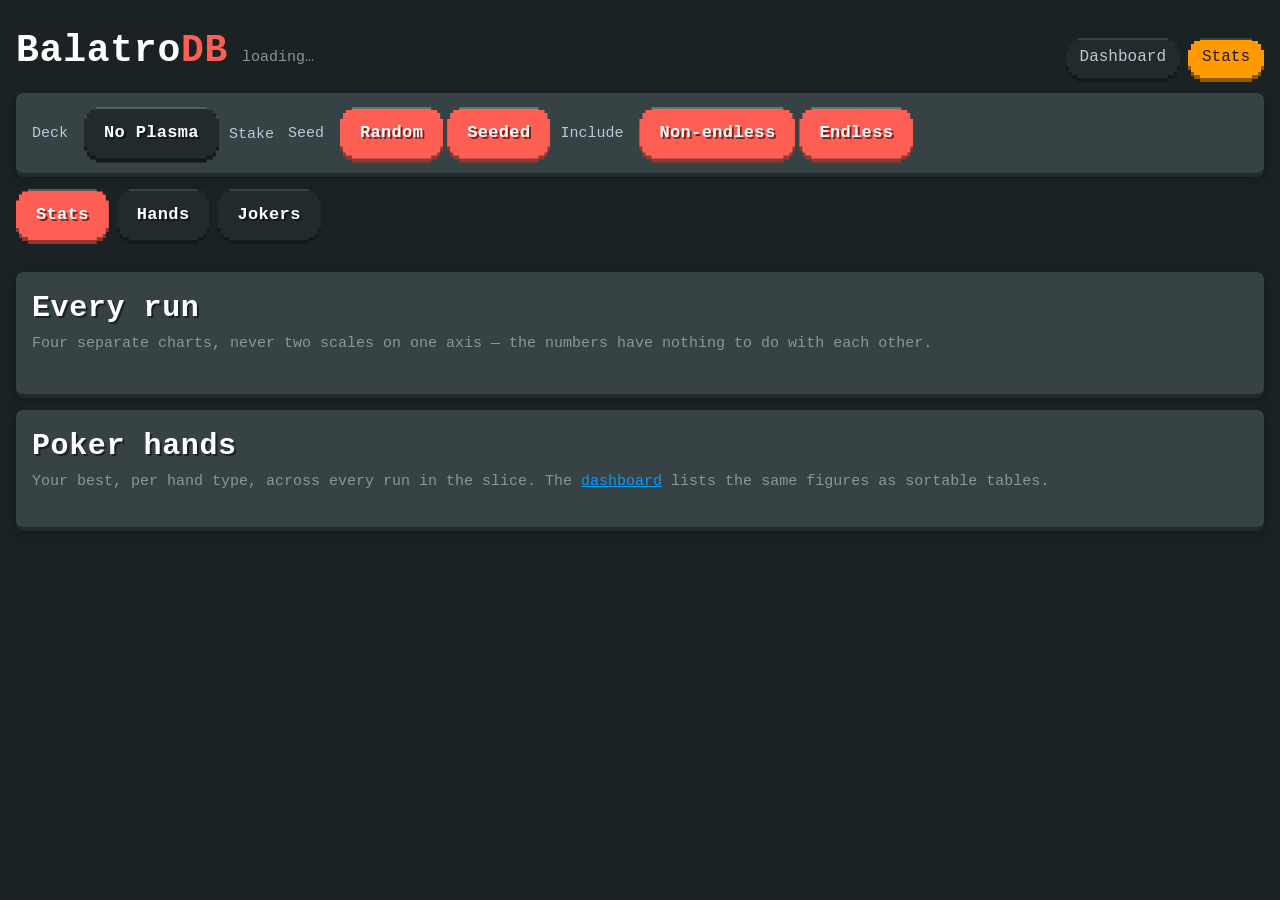
==== ingest/web/stats.html @ a0a100bc "Bootstraps: counter jokers keyed by joker, not by counter Bootstraps was on the board carrying nothi" ====
<!doctype html>
<html lang="en">
<head>
<meta charset="utf-8">
<meta name="viewport" content="width=device-width, initial-scale=1, viewport-fit=cover">
<title>BalatroDB · Stats</title>
<link rel="stylesheet" href="balatro.css">
</head>
<body>
<header>
  <h1>Balatro<span>DB</span></h1>
  <div class="sub" id="sub">loading…</div>
  <nav class="nav">
    <a class="pixel-pill" href="/">Dashboard</a>
    <a class="pixel-pill" href="/stats.html" aria-current="page">Stats</a>
  </nav>
</header>

<main>
  <section class="panel filters" aria-label="Filters">
    <span><label>Deck</label><span class="pick" id="deck"></span>
      <button class="seg pixel-pill" id="noplasma" aria-pressed="false"
        title="Plasma balances chips and mult before scoring, so its numbers are not comparable with other decks">No Plasma</button></span>
    <span><label>Stake</label><span class="pick" id="stake"></span></span>
    <span><label>Seed</label>
      <span class="seggroup" id="seeded" role="group" aria-label="Seeded runs">
        <button class="seg pixel-pill" data-v="0" aria-pressed="true"
          title="Runs whose seed the game chose">Random</button>
        <button class="seg pixel-pill" data-v="1" aria-pressed="true"
          title="Runs you entered a seed for -- practice, not records">Seeded</button>
      </span></span>
    <span><label>Include</label>
      <span class="seggroup" id="phase" role="group" aria-label="Which phases to include">
        <button class="seg pixel-pill" data-v="0" aria-pressed="true"
          title="Everything up to the point a run continued past the win ante">Non-endless</button>
        <button class="seg pixel-pill" data-v="1" aria-pressed="true"
          title="Only what happened after continuing past the win ante">Endless</button>
      </span></span>
  </section>

  <!-- Three views of the same slice. The filters above apply to all of
       them; the tabs only choose which is on screen. -->
  <div class="tabs" id="tabs" role="tablist" aria-label="Which view">
    <button class="seg pixel-pill" data-t="stats" aria-pressed="true">Stats</button>
    <button class="seg pixel-pill" data-t="hands" aria-pressed="false">Hands</button>
    <button class="seg pixel-pill" data-t="jokers" aria-pressed="false">Jokers</button>
  </div>

  <!-- ── the macro view ──────────────────────────────────────────────── -->
  <div class="view" id="v_stats">
    <section class="tiles" id="tiles" aria-label="Records"></section>

    <section class="panel">
      <h2>Every run</h2>
      <div class="note" style="color:var(--ink-mute);font-size:15px;margin:2px 0 12px">
        Four separate charts, never two scales on one axis — the numbers
        have nothing to do with each other.
      </div>
      <div class="stackcharts">
        <div class="chart" id="c_best"></div>
        <div class="chart" id="c_money"></div>
        <div class="chart" id="c_played"></div>
        <div class="chart" id="c_ante"></div>
      </div>
    </section>

    <!-- Three questions about the same twelve rows, so they share an order
         (the game's own, strongest first) and differ only in what the bar
         measures. -->
    <section class="panel">
      <h2>Poker hands</h2>
      <div class="note" style="color:var(--ink-mute);font-size:15px;margin:2px 0 12px">
        Your best, per hand type, across every run in the slice.
        The <a href="/">dashboard</a> lists the same figures as sortable tables.
      </div>
      <div class="stackcharts">
        <div class="chart" id="c_level"></div>
        <div class="chart" id="c_score"></div>
        <div class="chart" id="c_plays"></div>
      </div>
    </section>
  </div>

  <!-- ── one hand, run by run ────────────────────────────────────────── -->
  <div class="view" id="v_hands" hidden>
    <section class="panel">
      <h2>A hand, run by run</h2>
      <div class="runsort">
        <label>Hand</label><span class="pick" id="m_hand"></span>
        <span class="muted" id="handnote"></span>
      </div>
      <div class="stackcharts">
        <div class="chart" id="c_hand_level"></div>
        <div class="chart" id="c_hand_score"></div>
        <div class="chart" id="c_hand_played"></div>
      </div>
    </section>
  </div>

  <!-- ── one joker, run by run ───────────────────────────────────────── -->
  <div class="view" id="v_jokers" hidden>
    <section class="panel">
      <h2>A joker, run by run</h2>
      <div class="runsort">
        <label>Joker</label><span class="pick" id="m_joker"></span>
        <!-- Only counter jokers have these three; a scaling joker has one
             number and the group stays hidden. Exclusive, unlike the
             filter toggles above. -->
        <span class="seggroup" id="heldsel" role="group"
              aria-label="Which counter record" hidden>
          <button class="seg pixel-pill" data-h="held" aria-pressed="true"
            title="What it added while the joker was in your hands">Held it</button>
          <button class="seg pixel-pill" data-h="unheld" aria-pressed="false"
            title="What the counter reached while you did not hold it">Didn't hold it</button>
          <button class="seg pixel-pill" data-h="max" aria-pressed="false"
            title="The highest the counter reached either way">Max</button>
        </span>
        <span class="muted" id="jokernote"></span>
      </div>
      <div class="chart" id="c_joker"></div>
    </section>
  </div>
</main>

<div id="tip" role="tooltip" hidden></div>

<script src="balatro.js"></script>
<script>
// ── the stepped disc ─────────────────────────────────────────────────────
// A point the same way the buttons are drawn: rasterised onto a coarse grid
// and kept there, rather than a smooth circle that happens to be small. The
// outline is a single staircase polygon -- the rows of a raster disc are
// symmetric and monotonic, so the right edge walked down and the left edge
// walked back up closes exactly.
function discPath(cells) {
  const rows = [];
  for (let i = 0; i < 2 * cells; i++) {
    const dy = i - cells + 0.5;
    const half = Math.sqrt(Math.max(0, cells * cells - dy * dy));
    const x0 = Math.round(-half), x1 = Math.round(half);
    if (x1 > x0) rows.push([x0, x1, i - cells]);
  }
  const pts = [];
  for (const [, x1, y] of rows) pts.push([x1, y], [x1, y + 1]);
  for (let i = rows.length - 1; i >= 0; i--) {
    const [x0, , y] = rows[i];
    pts.push([x0, y + 1], [x0, y]);
  }
  return "M" + pts.map(p => p.join(",")).join("L") + "Z";
}
// Three cells of radius: coarse enough that the steps read as deliberate,
// fine enough to still be a circle. Scaled to size at each use.
const DISC = discPath(3);
const dot = (x, y, r, cls, extra) =>
  `<path class="${cls}" transform="translate(${x.toFixed(1)},${y.toFixed(1)}) ` +
  `scale(${(r / 3).toFixed(3)})" d="${DISC}"${extra || ""}/>`;

// ── scales ───────────────────────────────────────────────────────────────
// Scores run from 300 to past what a double holds, so they are plotted on
// the ordering key the ingester already writes -- log10(1+v) -- which is a
// log axis that keeps working when the value itself cannot be parsed.
const niceTicks = (lo, hi, n) => {
  if (!(hi > lo)) return [lo];
  const raw = (hi - lo) / n;
  const mag = Math.pow(10, Math.floor(Math.log10(raw)));
  const step = [1, 2, 2.5, 5, 10].find(m => m * mag >= raw) * mag;
  const out = [];
  for (let t = Math.ceil(lo / step) * step; t <= hi + step * 1e-9; t += step) out.push(t);
  return out.length > 1 ? out : [lo, hi];
};
// On a log axis the tick is an exponent; label it as the power of ten it is.
const logTick = o => {
  const e = Math.round(o);
  return e <= 0 ? "1" : e < 4 ? Math.pow(10, e).toLocaleString() : "1e" + e;
};

// ── bar rows ─────────────────────────────────────────────────────────────
// `rows` are {key, label, art, v, ord, txt, sub}. The bar's LENGTH uses ord
// when the chart is log-scaled, so a 269-billion High Card does not make
// every other hand a hairline; the number printed is always the real one.
function barChart(host, title, note, rows, opts) {
  const o = opts || {};
  const max = Math.max(...rows.map(r => r.v || 0), 0);
  const body = rows.map(r => {
    const len = max > 0 ? Math.max(3, 100 * (r.v || 0) / max) : 0;
    return `<div class="pbar">
      <span class="lab">${r.art || ""}</span>
      <span class="nm">${esc(r.label)}</span>
      <span class="track" style="--c:${o.color}"
            title="${esc(r.label)} — ${esc(String(r.txt))}">
        <span class="lip" style="width:${len.toFixed(1)}%"></span>
        <span class="fill" style="width:${len.toFixed(1)}%"></span></span>
      <span class="v" style="color:${o.color}">${r.txt}${
        r.sub ? `<small> ${esc(r.sub)}</small>` : ""}</span>
    </div>`;
  }).join("");
  host.innerHTML = head(title, note) +
    (rows.length ? `<div class="pbars">${body}</div>` : EMPTY);
}

// The same rows on a log axis. Position, not length: the dot sits where the
// value is, the gridlines are whole powers of ten, and nothing pretends a
// bar length is meaningful when its units are exponents.
function dotRows(host, title, note, rows, opts) {
  const o = opts || {};
  const ords = rows.map(r => r.ord).filter(v => v !== null && v !== undefined);
  if (!ords.length) { host.innerHTML = head(title, note) + EMPTY; return; }
  const lo = Math.floor(Math.min(...ords)) - 0.35;
  const hi = Math.ceil(Math.max(...ords)) + 0.35;
  const at = v => 100 * (v - lo) / (hi - lo);

  // Thinned when the range is wide: nine labels in a 200px track is one
  // long smear of digits.
  const step = Math.max(1, Math.ceil((hi - lo) / 5));
  const ticks = [];
  for (let e = Math.ceil(lo); e <= hi; e += step) ticks.push(e);
  const gl = ticks.map(e => `<span class="gl" style="left:${at(e).toFixed(2)}%"></span>`).join("");

  const body = rows.map(r => `<div class="pbar dots">
      <span class="lab">${r.art || ""}</span>
      <span class="nm">${esc(r.label)}</span>
      <span class="track" title="${esc(r.label)} — ${esc(String(r.txt))}">
        <span class="rule"></span>${gl}
        <svg class="disc" viewBox="-4 -4 8 8" style="left:${at(r.ord).toFixed(2)}%">
          <path d="${DISC}" fill="${o.color}"
                stroke="var(--surface)" stroke-width="0.8"/></svg>
      </span>
      <span class="v" style="color:${o.color}">${r.txt}${
        r.sub ? `<small> ${esc(r.sub)}</small>` : ""}</span>
    </div>`).join("");

  // One axis, under the rows it belongs to.
  const axis = `<div class="axisrow"><span></span><span></span><span class="sc">${
    ticks.map(e => `<span class="t" style="left:${at(e).toFixed(2)}%">${
      logTick(e)}</span>`).join("")}</span><span></span></div>`;

  host.innerHTML = head(title, note) + `<div class="pbars">${body}</div>` + axis;
}

const head = (title, note) => `<h3>${esc(title)}</h3><div class="note">${note}</div>`;
const EMPTY = `<div class="empty">Nothing recorded yet.</div>`;

// ── an SVG series, run by run ────────────────────────────────────────────
// x is the run's position in time order rather than its timestamp: runs
// arrive in clusters, and on a real time axis an evening's play collapses
// into one unreadable smear. The dates still label the ends.
const CH = { w: 900, h: 300, l: 66, r: 18, t: 16, b: 32 };
// `ago` switches format inside a day, which put "Sep 20" at one end of an
// axis and "04:43 PM" at the other. An axis wants one format.
const axisDate = ts => new Date(ts * 1000)
  .toLocaleDateString([], { month: "short", day: "numeric" });

// `series` is a list of {pts, color, label, icon, dim}. Most charts pass one;
// a counter joker passes two, because it holds two different records and
// neither is a footnote to the other -- what it contributed while someone
// held it, and what the counter reached whether or not anyone did.
//
// opts: {log, zero, height, xlabels, unit}
function seriesChart(host, title, note, series, opts) {
  const o = opts || {};
  const live = series.filter(s => s.pts.length);
  if (!live.length) {
    host.innerHTML = head(title, note) +
      `<div class="empty">No runs in this slice have one.</div>`;
    return;
  }
  const w = CH.w, h = o.height || CH.h, l = CH.l, t = CH.t;
  // Room on the right for a direct label when there is more than one series
  // -- identity should not depend on matching a colour to a legend.
  const r = live.length > 1 ? 150 : CH.r;
  const b = o.xlabels === false ? 12 : CH.b;
  const iw = w - l - r, ih = h - t - b;

  const all = live.flatMap(s => s.pts.map(p => p.y));
  let lo = Math.min(...all), hi = Math.max(...all);
  if (o.zero) lo = Math.min(0, lo);
  if (hi === lo) { hi = lo + 1; lo = Math.max(o.zero ? 0 : lo - 1, lo - 1); }
  if (o.log) {
    // Snap to whole exponents. A tick on this axis IS a power of ten, and
    // labelling a fractional one by rounding it printed "100" twice.
    lo = Math.floor(lo) - (Math.ceil(hi) - Math.floor(lo) < 2 ? 1 : 0);
    hi = Math.ceil(hi);
  } else {
    const pad = (hi - lo) * 0.08;
    lo -= pad; hi += pad;
    if (o.zero && lo < 0) lo = 0;
  }

  // x is the run's place in time order, not its timestamp: runs arrive in
  // clusters, and on a real time axis an evening's play is one smear. The
  // scale spans every series so the two share an x.
  const stamps = [...new Set(live.flatMap(s => s.pts.map(p => p.ts)))].sort((a, c) => a - c);
  const X = ts => l + (stamps.length < 2 ? iw / 2
    : iw * stamps.indexOf(ts) / (stamps.length - 1));
  const Y = v => t + ih - ih * (v - lo) / (hi - lo);

  let ticks;
  if (o.log) {
    // Every whole exponent, thinned when there are more than about six so
    // the labels do not collide.
    const step = Math.max(1, Math.ceil((hi - lo) / 6));
    ticks = [];
    for (let e = Math.ceil(lo); e <= hi; e += step) ticks.push(e);
  } else {
    ticks = niceTicks(lo, hi, 4);
  }
  const grid = ticks.map(v =>
    `<line class="grid" x1="${l}" y1="${Y(v).toFixed(1)}" x2="${w - r}" y2="${Y(v).toFixed(1)}"/>
     <text x="${l - 8}" y="${(Y(v) + 4).toFixed(1)}" text-anchor="end">${
       o.log ? logTick(v) : fmt(v)}</text>`).join("");

  const pts = [];                      // flat, so a hover can find its point
  let body = "", labels = [];
  for (const sr of live) {
    // The running best: what the record actually was after each run. A
    // staircase, because that is how a record moves -- it holds, then jumps.
    let run = -Infinity;
    const stair = [];
    sr.pts.forEach(p => {
      p.rec = p.y > run;               // strictly greater: equalling is not beating
      if (p.rec) {
        if (stair.length) stair.push([X(p.ts), Y(run)]);
        run = p.y;
        stair.push([X(p.ts), Y(run)]);
      }
    });
    if (stair.length) {
      stair.push([X(stamps[stamps.length - 1]), Y(run)]);
      body += `<path class="best${sr.dim ? " faint" : ""}" d="M${stair.map(q =>
        q.map(n => n.toFixed(1)).join(",")).join("L")}"${
        sr.ring ? ` style="stroke:${sr.ring};opacity:.5"` : ""}/>`;
      if (live.length > 1) labels.push({ y: Y(run), sr });
    }
    for (const p of sr.pts) {
      const i = pts.push(p) - 1;
      const x = X(p.ts), y = Y(p.y);
      body += dot(x, y, sr.dim ? 4 : 7,
        "dot" + (sr.dim ? " amb" : p.rec ? " rec" : ""),
        ` fill="${sr.dim ? "none" : sr.color}"${
          sr.ring ? ` style="stroke:${sr.ring}"` : ""} data-pt="${i}"`) +
        // A hit target bigger than the mark, per the interaction spec.
        `<circle class="hit" cx="${x.toFixed(1)}" cy="${y.toFixed(1)}" r="14"
          data-pt="${i}"/>`;
    }
  }

  // Direct labels, nudged apart when two series end at the same height.
  labels.sort((a, c) => a.y - c.y);
  for (let i = 1; i < labels.length; i++) {
    if (labels[i].y - labels[i - 1].y < 17) labels[i].y = labels[i - 1].y + 17;
  }
  body += labels.map(m =>
    `<text class="dlab" x="${w - r + 10}" y="${(m.y + 5).toFixed(1)}"
       style="fill:${m.sr.ring || (m.sr.dim ? "var(--ink-mute)" : m.sr.color)}"
       >${esc(m.sr.label)}</text>`).join("");

  const xlab = o.xlabels === false ? "" :
    `<text x="${l}" y="${h - 8}">${esc(axisDate(stamps[0]))}</text>
     <text x="${w - r}" y="${h - 8}" text-anchor="end">${
       esc(axisDate(stamps[stamps.length - 1]))}</text>`;

  host.innerHTML = head(title, note) + `<div class="svgwrap"><svg
      viewBox="0 0 ${w} ${h}" role="img"
      aria-label="${esc(title)}, ${pts.length} points">
      ${grid}
      <line class="axis" x1="${l}" y1="${t}" x2="${l}" y2="${t + ih}"/>
      <line class="axis" x1="${l}" y1="${t + ih}" x2="${w - r}" y2="${t + ih}"/>
      ${body}${xlab}
    </svg></div>
    ${o.legend === false ? "" : `<div class="legend">${live.length > 1 ? live.map(sr =>
      `<span>${sr.icon || `<i style="background:${
        sr.dim ? "transparent" : sr.color};${
        sr.dim ? `box-shadow:inset 0 0 0 2px ${sr.ring || "var(--ink-dim)"}` : ""
      }"></i>`}${esc(sr.label)}</span>`).join("") : ""}
      <span><i style="background:var(--ink-dim)"></i>the record, as it stood</span>
    </div>`}`;
  PTS[host.id] = pts;
}

// Points are held per chart and referenced by index, so nothing is
// serialised into an attribute and escaped back out.
const PTS = {};
document.addEventListener("mouseover", e => {
  const el = e.target.closest("[data-pt]");
  if (!el) return;
  const host = el.closest(".chart");
  const p = (PTS[host && host.id] || [])[+el.dataset.pt];
  if (!p) return;
  showTip(el, `<div class="pt">
    <div class="ttl">${esc(p.title)}</div>
    <div class="big" style="color:${p.color}">${p.txt}</div>
    <div class="when">${esc(p.sub || "")}</div>
    ${p.rec ? `<div class="when" style="color:var(--gold)">a record when it was set</div>` : ""}
  </div>`);
});
document.addEventListener("mouseout", e => {
  if (e.target.closest("[data-pt]")) $("#tip").hidden = true;
});

// ── the hand charts ──────────────────────────────────────────────────────
// One order for all three, the game's own: a hand's row sits in the same
// place whichever chart you are reading.
const byStrength = (a, b) => (handRank(b.hand) || 0) - (handRank(a.hand) || 0);
const handArt = h => sprite(planetOf(h), "j", 30) ||
  `<span class="muted" style="font-size:12px">${esc(h.slice(0, 3))}</span>`;
// The name is a hover on the row rather than a column: at three charts
// across, a name column costs more width than the chart has to give.

function drawHands(levels, counts, best) {
  const mk = h => ({ key: h.hand, label: h.hand, art: handArt(h.hand) });

  barChart($("#c_level"), "Level", "Highest each hand has been levelled to.",
    levels.slice().sort(byStrength).map(h =>
      Object.assign(mk(h), { v: h.level, txt: fmt(h.level) })),
    { color: "var(--green)" });

  dotRows($("#c_score"), "Best score",
    "Log scale, so the dot marks the value rather than the bar's length — " +
    "these span nine orders of magnitude.",
    best.slice().sort(byStrength).map(h =>
      Object.assign(mk(h), { v: Number(h.value), ord: h.ord, txt: fmtScore(h.value),
                             sub: "lvl " + h.level })),
    { color: "var(--chips)" });

  barChart($("#c_plays"), "Hands played", "How often you actually play it.",
    counts.slice().sort(byStrength).map(h =>
      Object.assign(mk(h), { v: h.played, txt: fmt(h.played) })),
    { color: "var(--money)" });
}

// ── the joker chart ──────────────────────────────────────────────────────
// Which joker and which hand are on screen. Not filter state: nothing here
// goes to the server as a parameter, so it lives in its own object and
// stays out of the query string.
const sel = { joker: "", hand: "", held: "held" };

// The run list carrying one metric, optionally overriding the phase. The
// filters come from `state`; the metric and the phase are whatever the
// caller is drawing, so several can be fetched for one screen without any
// of them becoming page state.
const fetchRuns = o => {
  const p = new URLSearchParams(qs());
  if (o && o.metric) p.set("metric", o.metric);
  if (o && o.endless !== undefined) p.set("endless", o.endless);
  // Without this the phase filter also drops the runs that went endless,
  // and every one of them then looks like a run with no standard reading.
  if (o && o.scope) p.set("scope", o.scope);
  return fetch("/api/runs?" + p).then(r => r.json())
    .then(d => (d && d.error ? Promise.reject(new Error(d.error)) : d));
};
const fetchMetric = m => fetchRuns({ metric: m });

// Standard play and endless are not two halves of a run, they are two
// CATEGORIES, and one contains the other. Anything you managed before the
// win ante you also managed under endless rules -- endless only drops the
// restriction. So a run's endless best is the best of everything in it,
// and it can never sit below its standard best.
//
// Which is why a run is one dot and not two whenever the readings agree: a
// run that never went endless, or that went and never beat what it had
// already done, has a single value, and it is drawn as the stronger claim
// -- that you did it under the restriction.
//
// Undivided these still do not compare: across this corpus the standard
// best and the endless best sit five and a half orders of magnitude apart,
// so a handful of endless runs flattens everything else into a line along
// the bottom.
async function phasePair(metric) {
  const [ne, all] = await Promise.all([
    // scope=event keeps every run in the answer and filters only its
    // events, so a run that went endless still reports what it did before.
    fetchRuns({ metric, endless: 0, scope: "event" }),
    fetchRuns({ metric }),
  ]);
  const std = new Map(ne.map(r => [r.run_id, r]));
  return all.map(r => ({ all: r, ne: std.get(r.run_id) || null }));
}

// Turns those pairs into the one or two series a chart draws. `val` reads a
// run row and returns [y, text], or null when that run has no value.
function phaseSeries(pairs, val, color, title) {
  const asc = pairs.slice().sort((a, b) => a.all.started_ts - b.all.started_ts);
  const read = (row, label) => {
    if (!row) return null;
    const v = val(row);
    return v === null ? null : {
      ts: row.started_ts, y: v[0], txt: v[1], color,
      title: title + (label ? " · " + label : ""),
      sub: `${row.deck_name || ""} · ${ago(row.started_ts)}`,
    };
  };

  // One category chosen under Include: one series. "Endless" there means
  // the unrestricted category, not only the part played after the win.
  if (state.endless === "0" || state.endless === "1") {
    const pick = state.endless === "0" ? x => x.ne : x => x.all;
    return [{ color, label: title,
              pts: asc.map(x => read(pick(x))).filter(Boolean) }];
  }

  const std = [], end = [];
  for (const x of asc) {
    const a = read(x.ne, "standard"), b = read(x.all, "endless");
    if (a) std.push(a);
    if (b) { b.beat = !a || b.y > a.y + 1e-9; end.push(b); }
  }
  // Endless is listed FIRST so the standard line draws over the top of it:
  // where the two coincide you see the stronger claim, and the endless line
  // only emerges once it has actually beaten something.
  return [
    { color, dim: true, ring: color, label: "endless",
      stair: end, pts: end.filter(p => p.beat) },
    { color, label: "standard", pts: std },
  ];
}


// A counter joker reads game state, so a run can hold three different
// peaks for it: what it added while you held it, what the counter reached
// while you did NOT, and the largest of the two. Times the two categories,
// that is six numbers for one run -- which is not a chart. So the three
// are a toggle and the categories stay the lines, the same as everywhere
// else on the page.
const HELD_METRIC = { held: "counter", unheld: "counter_unheld", max: "counter_ambient" };
const HELD_NOTE = {
  held: "What it actually added while it was in your hands.",
  unheld: "What the counter reached while the joker was NOT in your hands — " +
          "the record you can set without ever owning one.",
  max: "The highest the counter reached at all, held or not.",
};

async function drawJoker() {
  const host = $("#c_joker");
  const spec = (sel.joker || "").split(":");
  const counter = spec[0] === "counter";
  $("#heldsel").hidden = !counter;
  if (spec.length !== 2) {
    host.innerHTML = `<div class="empty">Pick a joker to see how its best
      run compares with every run before it.</div>`;
    $("#jokernote").textContent = "";
    return;
  }
  // A counter joker is keyed by the joker now, same as a scaling one, so
  // the subject is the art either way.
  const key = spec[1];
  const field = counter ? (COUNTER_FIELD[key] || "chips") : null;
  const color = field === "mult" || field === "x_mult"
    ? "var(--mult)" : "var(--chips)";
  const metric = counter
    ? `${HELD_METRIC[sel.held] || "counter"}:${spec[1]}` : sel.joker;

  const pairs = await phasePair(metric);
  const series = phaseSeries(pairs,
    r => (r.metric_txt === null || r.metric_txt === undefined
          ? null : [Number(r.metric_txt), fmt(r.metric_txt)]),
    color, nameOf(key)).filter(sr => sr.pts.length);

  $("#jokernote").innerHTML = `${sprite(key, "j", 30)} ${esc(nameOf(key))}`;
  const note = counter
    ? `${HELD_NOTE[sel.held] || ""} In the unit it contributes.`
    : "Its highest value in each run.";
  // Linear: a joker's peak is a number you compare by subtracting, not by
  // orders of magnitude. Only scores need a log axis.
  seriesChart(host, nameOf(key) || "Joker", note, series, { zero: true });
}


// ── one hand, run by run ─────────────────────────────────────────────────
// Three measures with nothing in common but the x axis, so they get three
// charts stacked rather than two y-scales on one. Only the bottom one is
// dated -- all three plot the same runs in the same order.
const HAND_VIEWS = [
  ["c_hand_level",  "hand_level",  "Level",        "var(--green)", fmt,
   "How high you had it levelled in each run.", {}],
  ["c_hand_score",  "hand_score",  "Best score",   "var(--chips)", fmtScore,
   "The biggest you scored with it. Log scale — the one measure that needs one.",
   { log: true }],
  ["c_hand_played", "hand_played", "Times played", "var(--money)", fmt,
   "How often you played it in each run.", {}],
];

async function drawHand() {
  const hand = sel.hand;
  const hosts = HAND_VIEWS.map(v => $("#" + v[0]));
  if (!hand) {
    hosts[0].innerHTML = `<div class="empty">Pick a hand to see its level,
      its best score and how often you played it, run by run.</div>`;
    hosts.slice(1).forEach(el => { el.innerHTML = ""; });
    $("#handnote").textContent = "";
    return;
  }
  $("#handnote").innerHTML = `${sprite(planetOf(hand), "j", 30)} ${esc(hand)}`;

  const got = await Promise.all(
    HAND_VIEWS.map(v => phasePair(`${v[1]}:${hand}`)));

  HAND_VIEWS.forEach(([id, kind, title, color, fmtv, note, opts], i) => {
    const series = phaseSeries(got[i], r =>
      // A log chart plots the ordering key; the others plot the value.
      (r.metric_txt === null || r.metric_txt === undefined ? null
       : [opts.log ? r.metric_ord : Number(r.metric_txt), fmtv(r.metric_txt)]),
      color, `${hand} · ${title}`).filter(sr => sr.pts.length);
    seriesChart($("#" + id), title, note, series,
      Object.assign({ zero: !opts.log, height: 250,
                      xlabels: i === HAND_VIEWS.length - 1,
                      legend: i === HAND_VIEWS.length - 1 }, opts));
  });
}

// ── every run ────────────────────────────────────────────────────────────
async function drawRuns() {
  const pairs = await phasePair();
  // They share the runs and the record line, so the dates and the legend
  // are said once, under the last chart, rather than four times.
  const last = "c_ante";

  // `val` returns [y, text] for a run, or null when it has none. y and the
  // text differ for a score: it is plotted on the ordering key, which IS
  // log10, and which survives values a double cannot hold.
  const draw = (id, title, note, val, color, opts) => {
    const series = phaseSeries(pairs, val, color, title)
      .filter(sr => sr.pts.length);
    seriesChart($("#" + id), title, note, series,
      Object.assign({ height: 250, xlabels: id === last, legend: id === last },
                    opts));
  };

  const plain = (get, fmtv) => r => {
    const v = get(r);
    return v === null || v === undefined ? null : [Number(v), fmtv(v)];
  };

  draw("c_best", "High score", "The biggest hand of each run. Log scale.",
    r => (r.bh_ord === null || r.bh_ord === undefined
          ? null : [r.bh_ord, fmtScore(r.best_hand)]),
    "var(--chips)", { log: true });

  draw("c_money", "Peak money", "The most you held at once.",
    plain(r => r.peak_money, v => "$" + fmt(v)), "var(--money)", { zero: true });

  // Whole-run facts: the game keeps one number each, so unlike a score
  // they have no standard reading distinct from an endless one and the
  // chart is always a single series.
  draw("c_played", "Hands played",
    "How many hands the whole run took — one number per run, endless included.",
    plain(r => r.hands_played, fmt), "var(--purple)", { zero: true });

  draw("c_ante", "Ante reached",
    "How far the run got — one number per run, endless antes included.",
    plain(r => r.ante, fmt), "var(--green)", { zero: true });
}

// ── wiring ───────────────────────────────────────────────────────────────
let METRICS = null;
const COUNTER_FIELD = {};    // joker key -> what it contributes

function buildJokerPicker() {
  if (!METRICS) return;
  const opts = METRICS.jokers.map(k => ({
    k: "joker:" + k, n: nameOf(k), art: sprite(k, "j", 30),
  })).concat((METRICS.counters || []).map(c => ({
    k: "counter:" + c.key, n: nameOf(c.key), art: sprite(c.key, "j", 30),
  }))).sort((a, b) => a.n.localeCompare(b.n));
  buildPicker("m_joker", "joker", opts, "j", 30, "Pick a joker", () => {
    syncHash();
    drawJoker();
  }, sel);
}

function buildHandPicker() {
  if (!METRICS) return;
  // Strongest first, the same order the hand charts above use.
  const opts = METRICS.hands.slice()
    .sort((a, b) => (handRank(b) || 0) - (handRank(a) || 0))
    .map(h => ({ k: h, n: h, art: sprite(planetOf(h), "j", 30) }));
  buildPicker("m_hand", "hand", opts, "j", 30, "Pick a hand", () => {
    syncHash();
    drawHand();
  }, sel);
}

// What is on screen is worth linking to, so both selections live in the
// URL -- and a reload keeps its place instead of emptying the panels.
function syncHash() {
  const p = new URLSearchParams();
  if (tab !== "stats") p.set("tab", tab);
  if (sel.joker) p.set("joker", sel.joker);
  if (sel.held !== "held") p.set("held", sel.held);
  if (sel.hand) p.set("hand", sel.hand);
  const h = p.toString() ? "#" + p : "";
  if (h !== location.hash) history.replaceState(null, "", location.pathname + h);
}
function readHash() {
  const p = new URLSearchParams(location.hash.replace(/^#/, ""));
  const j = p.get("joker") || "";
  if (/^(joker|counter):/.test(j)) sel.joker = j;
  const h = p.get("held") || "held";
  if (HELD_METRIC[h]) sel.held = h;
  for (const b of $("#heldsel").querySelectorAll("button[data-h]")) {
    b.setAttribute("aria-pressed", b.dataset.h === sel.held);
  }
  sel.hand = p.get("hand") || "";
  showTab(p.get("tab") || "stats");
}

// Which view is on screen. Only its charts are drawn: the hand view alone
// is three requests, and fetching for panels nobody is looking at made
// every filter change slower than it needed to be.
const TABS = ["stats", "hands", "jokers"];
let tab = "stats";

function showTab(t) {
  tab = TABS.includes(t) ? t : "stats";
  for (const id of TABS) $("#v_" + id).hidden = id !== tab;
  for (const b of $("#tabs").querySelectorAll("button[data-t]")) {
    b.setAttribute("aria-pressed", b.dataset.t === tab);
  }
}

$("#tabs").onclick = e => {
  const b = e.target.closest("button[data-t]");
  if (!b || b.dataset.t === tab) return;
  showTab(b.dataset.t);
  syncHash();
  refresh();
};

async function refresh() {
  try {
    // One summary on every tab: it carries the header line, and on the
    // stats tab the tiles as well. Cheaper than pulling the whole run list
    // just to count it.
    const summary = await get("/api/summary");
    $("#sub").textContent = summaryLine(summary);
    if (tab === "stats") {
      const [levels, counts, hands] = await Promise.all([
        get("/api/hand_levels"), get("/api/hand_counts"), get("/api/hands"),
      ]);
      // Same six tiles as the dashboard, from the same definition.
      drawSummary($("#tiles"), summary);
      drawHands(levels, counts, hands.best || []);
      await drawRuns();
    } else if (tab === "hands") {
      await drawHand();
    } else {
      await drawJoker();
    }
  } catch (ex) {
    $("#sub").textContent = "error: " + ex.message;
  }
}

// Two independent toggles, like the dashboard's: both on (or both off)
// means no filter at all.
const seeded = { "0": true, "1": true };
function syncSeeded() {
  const on = Object.keys(seeded).filter(k => seeded[k]);
  state.seeded = on.length === 1 ? on[0] : "";
  paint("#seeded", seeded);
}
const paint = (sel, map) => {
  for (const b of $(sel).querySelectorAll("button[data-v]")) {
    b.setAttribute("aria-pressed", !!map[b.dataset.v]);
  }
};

$("#heldsel").onclick = e => {
  const b = e.target.closest("button[data-h]");
  if (!b || b.dataset.h === sel.held) return;
  sel.held = b.dataset.h;
  for (const x of $("#heldsel").querySelectorAll("button[data-h]")) {
    x.setAttribute("aria-pressed", x.dataset.h === sel.held);
  }
  syncHash();
  drawJoker();
};

$("#seeded").onclick = e => {
  const b = e.target.closest("button[data-v]");
  if (!b) return;
  seeded[b.dataset.v] = !seeded[b.dataset.v];
  syncSeeded();
  refresh();
};
$("#phase").onclick = e => {
  const b = e.target.closest("button[data-v]");
  if (!b) return;
  phase[b.dataset.v] = !phase[b.dataset.v];
  syncPhase();
  paint("#phase", phase);
  refresh();
};
$("#noplasma").onclick = () => {
  state.noplasma = state.noplasma === "1" ? "" : "1";
  $("#noplasma").setAttribute("aria-pressed", state.noplasma === "1");
  refresh();
};

// Sprites first, or every option and label falls back to text.
Promise.all([
  fetch("/api/meta").then(r => r.json()),
  fetch("/api/metrics").then(r => r.json()),
  SPR_READY,
]).then(([meta, m]) => {
  METRICS = m;
  for (const c of m.counters || []) {
    COUNTER_FIELD[c.key] = c.field;
  }
  buildPicker("deck", "deck", meta.decks, "b", 48, "All decks");
  buildPicker("stake", "stake",
    meta.stakes.map(x => ({ k: x.k, n: nameOf(x.k) })), "s", 36, "All stakes");
  readHash();
  buildJokerPicker();
  buildHandPicker();
  refresh();
});
</script>
</body>
</html>
---- ingest/web/balatro.css ----
/* Balatro's look, shared by every page: palette, pixel pills, sprites,
   chips, panels and tables. Extracted from index.html so a second page
   cannot drift from the first by keeping its own copy. */

/* Balatro's own typeface, lifted out of the game archive by
   ingest/extract_assets.py. The stylesheet had always asked for "m6x11"
   first and nothing ever served it, so every page fell back to Courier. */
@font-face {
  font-family: "m6x11";
  src: url("assets/m6x11plus.ttf") format("truetype");
  font-display: swap;
}
/* Balatro's own palette, lifted from G.C in globals.lua:
   MULT/RED FE5F55 · MONEY f3b958 · GOLD eac058 · FILTER ff9a00
   PURPLE 8867a5 · JOKER_GREY bfc7d5 · MAIN/DARK 374244 · BLIND_SIZE ad5353 */
:root {
  --bg:        #1b2223;
  --surface:   #374244;   /* G.C.MAIN */
  --raised:    #455254;
  --sunken:    #222b2c;
  --ink:       #ffffff;
  --ink-dim:   #bfc7d5;   /* G.C.JOKER_GREY */
  --ink-mute:  #8b969b;
  --mult:      #fe5f55;   /* G.C.MULT */
  --chips:     #009dff;
  --money:     #f3b958;   /* G.C.MONEY */
  --gold:      #eac058;   /* G.C.GOLD */
  --filter:    #ff9a00;   /* G.C.FILTER */
  --purple:    #8867a5;   /* G.C.PURPLE */
  --green:     #4bc292;
  --blind:     #ad5353;   /* G.C.BLIND_SIZE */
  --r: 0.45rem;
}
* { box-sizing: border-box; }
body {
  margin: 0; padding: 0 16px 64px;
  background: var(--bg); color: var(--ink);
  font: 20px/1.5 "m6x11", "Courier New", ui-monospace, monospace;
  /* A pixel font wants no antialiasing -- smoothing rounds the corners off
     every glyph and the whole page reads soft. */
  -webkit-font-smoothing: none;
  font-smooth: never;
  /* m6x11 ships one weight. Without this the browser fakes bold by smearing
     each glyph sideways, which at 14px welded the letters of "DIED" into a
     solid block. Every font-weight:700 below now just draws the real face. */
  font-synthesis: none;
  font-synthesis-weight: none;
}
h1, h2, h3 { margin: 0; font-weight: 700; letter-spacing: .02em; }
/* Panel titles wear the game's outlined lettering. */
h2 { --stroke: #1b2325; color: #fff;
     text-shadow: var(--sh-x, 2px) var(--sh-y, 2px) 0 var(--stroke); }
a { color: var(--chips); }

/* Balatro's chunky embossed panel: a lip of darker colour under each block */
.panel {
  background: var(--surface); border-radius: var(--r);
  box-shadow: 0 4px 0 #222b2c, 0 5px 10px rgba(0,0,0,.35);
  padding: 14px 16px;
}
header {
  max-width: 1560px; margin: 0 auto; padding: 22px 0 14px;
  display: flex; align-items: baseline; gap: 14px; flex-wrap: wrap;
}
header h1 { font-size: 38px; }
header h1 span { color: var(--mult); }
header .sub { color: var(--ink-mute); font-size: 15px; }
/* brief pulse when new runs arrive, so an update is noticed without a banner
   that shifts the layout */
@keyframes flash { from { color: var(--gold); } to { color: var(--ink-mute); } }
header .sub.fresh { animation: flash 1.6s ease-out; }
@media (prefers-reduced-motion: reduce) { header .sub.fresh { animation: none; } }
main { max-width: 1560px; margin: 0 auto; display: grid; gap: 16px; }
/* A grid item's min-width defaults to `auto`, so a panel would not shrink
   below the intrinsic width of the table inside it -- it pushed the grid
   wider than the viewport and put a horizontal scrollbar on the whole page
   instead of on the one table that needed it. The tables already scroll
   themselves via .scroll. */
main > *, .cols > * { min-width: 0; }

/* ── filters: one row above everything, per the interaction spec ───────── */
.filters { display: flex; gap: 10px; flex-wrap: wrap; align-items: center; }
.filters label { color: var(--ink-dim); font-size: 15px; margin-right: 4px; }
/* The lettering carries a hard offset shadow rather than an outline all
   the way round -- measured off balatrowiki.org, where every brown pixel is
   the white glyph shifted +3,+4 and nothing sits above or to the left. At
   our smaller type that scales to 2px; the chips use 1px. */

/* ── Balatro's button ──────────────────────────────────────────────────
   Taken off balatrowiki.org, whose buttons are a solid pill with a 1px
   lighter band at the top, a ~4px darker lip at the bottom, and white text
   carrying a heavy dark outline. Measured from a vertical slice through one
   of theirs: #fcac3d highlight, #ff9500 fill, #ad7442 lip, #784600 text
   outline. Rebuilt here in the game's dark palette rather than the wiki's
   light one, so it still reads as the same family. */
/* The stair-stepped silhouette, traced off a balatrowiki.org button: the
   fill is inset 12px, 6px then 3px over the first 12px of height, mirrored
   on all four corners. clip-path would cut off a box-shadow, so the
   highlight and the lip are bands in a background gradient and the drop
   shadow is a filter, which follows the clipped outline instead of the box. */
/* ── the pixel pill ───────────────────────────────────────────────────
   The lip is a SECOND COPY of the silhouette sitting behind and a few
   pixels lower, the way the game draws it -- not a dark band inside the
   shape. As a band it cut the fill off with a flat horizontal line and
   then painted the bottom curve in the lip colour, which is backwards:
   the fill should keep its stepped curve, and the lip should peek out
   below it. Two pseudo-elements, because clip-path on the element itself
   would clip them both to the body's outline. */
.pixel-pill {
  --lip-h: 4px;
  --hi: rgba(255, 255, 255, .14);
  --lip: rgba(0, 0, 0, .45);                          /* fallback */
  --lip: color-mix(in srgb, var(--fill) 58%, #000);   /* a darker own colour */
  --shape: polygon(
    12px 0, calc(100% - 12px) 0,
    calc(100% - 12px) 3px, calc(100% - 6px) 3px,
    calc(100% - 6px) 6px, calc(100% - 3px) 6px,
    calc(100% - 3px) 12px, 100% 12px,
    100% calc(100% - 12px), calc(100% - 3px) calc(100% - 12px),
    calc(100% - 3px) calc(100% - 6px), calc(100% - 6px) calc(100% - 6px),
    calc(100% - 6px) calc(100% - 3px), calc(100% - 12px) calc(100% - 3px),
    calc(100% - 12px) 100%, 12px 100%,
    12px calc(100% - 3px), 6px calc(100% - 3px),
    6px calc(100% - 6px), 3px calc(100% - 6px),
    3px calc(100% - 12px), 0 calc(100% - 12px),
    0 12px, 3px 12px, 3px 6px, 6px 6px, 6px 3px, 12px 3px);
  position: relative;
  isolation: isolate;
  background: none;
  border-radius: 0;
}
.pixel-pill::before, .pixel-pill::after {
  content: ""; position: absolute; inset: 0;
  clip-path: var(--shape);
}
.pixel-pill::before {          /* the lip, the same shape sitting lower */
  background: var(--lip);
  transform: translateY(var(--lip-h));
  z-index: -2;
}
.pixel-pill::after {           /* the body */
  background: linear-gradient(to bottom, var(--hi) 0 2px, var(--fill) 2px 100%);
  z-index: -1;
}
/* Chips and seeds round all the way to a pill instead of stopping a few
   pixels in. The steps approximate a quarter circle of radius = half the
   height, so the bands are given as percentages and keep their shape
   whatever the element's height:
       y   0%  11%  22%  39%  50%
     inset 12   5    2    1    0  (px)
   which is the staircase a pixel artist would draw for that curve. */
.pixel-pill.sm { --lip-h: 3px; --shape: polygon(
    12px 0, calc(100% - 12px) 0,
    calc(100% - 12px) 11%, calc(100% - 5px) 11%,
    calc(100% - 5px) 22%, calc(100% - 2px) 22%,
    calc(100% - 2px) 39%, 100% 39%,
    100% 61%, calc(100% - 2px) 61%,
    calc(100% - 2px) 78%, calc(100% - 5px) 78%,
    calc(100% - 5px) 89%, calc(100% - 12px) 89%,
    calc(100% - 12px) 100%, 12px 100%,
    12px 89%, 5px 89%,
    5px 78%, 2px 78%,
    2px 61%, 0 61%,
    0 39%, 2px 39%,
    2px 22%, 5px 22%,
    5px 11%, 12px 11%); }

button.seg, .pick > button {
  --stroke: #10171a;
  --fill: var(--sunken);
  border: 0; cursor: pointer;
  padding: 13px 20px; font: inherit; font-size: 17px;
  font-weight: 700; letter-spacing: .02em;
  color: #fff;
  text-shadow: var(--sh-x, 2px) var(--sh-y, 2px) 0 var(--stroke);
  transition: transform .06s;
}
/* Pressing pushes the button down onto its own lip, which all but vanishes. */
button.seg:active, .pick > button:active {
  transform: translateY(3px);
  --lip-h: 1px;
}
button:focus-visible { outline: 2px solid var(--filter); outline-offset: 2px; }
.seggroup { display: inline-flex; gap: 4px; align-items: center; flex-wrap: wrap; }
/* Deck and stake are picked by their own art rather than by name -- the
   sprite is what you recognise, and five decks of buttons take less room
   than a dropdown you have to open to read. */
/* A dropdown that shows the card art. A native <select> cannot, and laying
   every deck out as a button would not survive the full set of them. */
.pick { position: relative; display: inline-block; vertical-align: middle; }
.pick > button { display: inline-flex; align-items: center; gap: 7px; }
.pick .caret { color: var(--ink-mute); font-size: 14px; }
.pick .menu {
  position: absolute; z-index: 40; top: calc(100% + 5px); left: 0; display: none;
  background: var(--surface); border: 1px solid #4a585c; border-radius: .4rem;
  padding: 4px; min-width: 100%; max-height: 340px; overflow-y: auto;
  box-shadow: 0 8px 22px rgba(0,0,0,.5);
}
.pick.open .menu { display: grid; gap: 2px; }
.pick .menu button {
  display: flex; align-items: center; gap: 9px; width: 100%; text-align: left;
  background: transparent; border: 0; box-shadow: none; color: var(--ink);
  font: inherit; font-size: 17px; padding: 7px 11px; border-radius: .3rem;
  cursor: pointer; white-space: nowrap;
}
.pick .menu button:hover, .pick .menu button:focus-visible { background: var(--sunken); }
.pick .menu button[aria-selected="true"] {
  --stroke: #7a241e; --sh-x: 1px; --sh-y: 1px;
  background: var(--mult); color: #fff; font-weight: 700;
  text-shadow: var(--sh-x, 2px) var(--sh-y, 2px) 0 var(--stroke);
}
button.seg[aria-pressed="true"] {
  --stroke: #7a241e;
  --fill: var(--mult);
  --hi: rgba(255, 255, 255, .26);
}

/* ── stat tiles: hero numbers, no chart ───────────────────────────────── */
.tiles { display: grid; grid-template-columns: repeat(auto-fit, minmax(150px, 1fr)); gap: 12px; }
.tile { background: var(--surface); border-radius: var(--r); padding: 12px 14px;
        box-shadow: 0 4px 0 #222b2c; }
.tile .k { color: var(--ink-mute); font-size: 15px; text-transform: uppercase; letter-spacing: .08em; }
.tile .v { font-size: 38px; font-weight: 700; line-height: 1.15; margin-top: 4px;
           overflow-wrap: anywhere; }
.tile .n { color: var(--ink-dim); font-size: 14px; margin-top: 2px; }
.v.mult { color: var(--mult); } .v.money { color: var(--money); }
.v.chips { color: var(--chips); } .v.gold { color: var(--gold); }
.v.purple { color: var(--purple); } .v.green { color: var(--green); }

/* ── tables ───────────────────────────────────────────────────────────── */
/* Exactly two columns once there is room, rather than as many as fit: with
   auto-fit a wide window gave three, which left the fourth panel alone on a
   row with a hole beside it. */
.cols { display: grid; gap: 16px; grid-template-columns: 1fr; align-items: start; }
@media (min-width: 900px) { .cols { grid-template-columns: 1fr 1fr; } }
/* A column of panels inside one `cols` cell, so the tall Jokers board can
   sit beside two shorter tables rather than leaving a gap under a short one. */
.stack { display: grid; gap: 16px; align-content: start; }
.runsort { display: flex; align-items: center; gap: 14px; margin: 2px 0 12px;
           flex-wrap: wrap; }
.runsort > label { color: var(--ink-dim); font-size: 15px; }
.mpick { display: flex; align-items: center; gap: 7px; }
.mlab { color: var(--ink-mute); font-size: 13px; letter-spacing: .05em;
        text-transform: uppercase; }
.pick .menu .grp { padding: 7px 9px 3px; color: var(--ink-mute); font-size: 13px;
                   letter-spacing: .06em; text-transform: uppercase; }
/* One row pitch everywhere. Rows are as tall as their tallest sprite, so
   without this a table with card art sat at a different rhythm from one
   without -- which is what made two panels of ten rows end at different
   heights. */
tbody td { height: 82px; }
.scroll { overflow-x: auto; }
/* A table of four columns stretched across 1560px puts lanes of empty
   space between them and makes a joker's name look unrelated to its score.
   Its columns hug their contents instead. */
.panel.fit table { width: auto; }

/* A narrow panel beside a wide one: the narrow one asks for exactly what
   its columns need, the wide one takes what is left. Below the breakpoint
   they stack, and the narrow one stops asking for max-content -- left as a
   narrow column on a wide empty row it looked like a mistake. */
.pair { display: grid; gap: 16px; align-items: start; }
@media (min-width: 1250px) {
  .pair { grid-template-columns: max-content minmax(0, 1fr); }
  .pair > .fit { width: max-content; }
}
table { width: 100%; border-collapse: collapse; font-size: 19px; }
th {
  text-align: left; color: var(--ink-mute); font-size: 15px; font-weight: 700;
  text-transform: uppercase; letter-spacing: .06em; padding: 4px 8px 8px;
  white-space: nowrap; position: sticky; top: 0; background: var(--surface);
}
td { padding: 6px 8px; border-top: 1px solid #2b3536; white-space: nowrap; }
tbody tr:hover { background: #404d4f; }
td.num, th.num { text-align: right; }
th.sortable { cursor: pointer; user-select: none; white-space: nowrap; }
/* A banner naming each cluster of columns, so "Deck" and "Stake" appearing
   three times across one row is never ambiguous about which figure they
   belong to. Centred over the columns it spans -- left-aligned it read as
   a label for the one column under its first letter. */
tr.grouprow th { padding: 3px 8px 6px; color: var(--ink-dim); font-size: 14px;
                 letter-spacing: .08em; text-transform: uppercase;
                 text-align: center; border-bottom: 1px solid #2b3536; }

/* One rule draws every cluster edge: on the banner, on the column headers
   and down the body, so the three lanes are separated top to bottom. */
tr.grouprow th.grp, th.clstart, td.clstart { border-left: 2px solid #2b3536; }
th.clstart, td.clstart { padding-left: 14px; }
th.clend, td.clend { padding-right: 16px; }

/* A cluster is one item: a figure, plus the deck and stake of the run that
   set it. It highlights as one block rather than as three separate boxes,
   and the whole block is the click target. */
td.cellrun { cursor: pointer; }
td.hot { background: #2c393b; }
tbody tr:hover td.cellrun:hover { background: #2c393b; }
th.sortable:hover { color: var(--ink); }
th.sortable .ind { display: inline-block; width: .8em; color: var(--gold); }

/* The seed, as something you press. It is the one cell people want to take
   somewhere else, so it copies on click rather than needing a careful drag. */
.seed { font: inherit; font-size: 15px; letter-spacing: .06em; cursor: pointer;
        color: var(--ink-dim); border: 0; font-weight: 700;
        padding: 7px 16px; --fill: var(--sunken);
        transition: color .12s, transform .06s; }
.seed:active { transform: translateY(2px); --lip-h: 1px; }
.seed:hover { --fill: #40525a; color: var(--ink); }
.seed.seeded { color: var(--gold); }
.seed.copied { --fill: var(--green); color: #14211f; }
td.num { font-variant-numeric: tabular-nums; }
.chip {
  display: inline-block; padding: 4px 13px;
  font-size: 14px; font-weight: 700; letter-spacing: .06em; color: #1b2223;
  /* text-shadow inherits, and the run dialog's chips sit inside its <h2>,
     which carries the outlined lettering. A dark outline around dark text
     on a gold chip filled the letters in solid. */
  text-shadow: none;
  /* Fill only; .pixel-pill darkens it for the lip, so a new chip colour
     needs nothing but its own --fill. */
  --fill: #4a585c;
  --hi: rgba(255, 255, 255, .20);
}
.chip.win { --fill: var(--gold); }
.chip.died { --fill: var(--blind); color: #fff; }
.chip.endless { --fill: var(--purple); color: #fff; }
.chip.susp { --fill: #566264; color: var(--ink-dim); }
.chip.live { --fill: var(--green); }
.chip.other { --fill: #4a585c; color: var(--ink-dim); }
.muted { color: var(--ink-mute); }
/* Sprites are cells of the game's own atlases, positioned with
   background-position. Scaled by background-size so one rule covers any
   display size. */
.spr { display: inline-block; vertical-align: middle; background-repeat: no-repeat;
       image-rendering: pixelated; flex: none; }
.spr.j { width: 30px; height: 40px; }
.spr.b { width: 26px; height: 35px; }
.spr.s { width: 20px; height: 20px; }
.namecell { display: flex; align-items: center; gap: 8px; }
.sub2 { color: var(--ink-mute); font-size: 14px; }
.deckcell { display: flex; align-items: center; gap: 6px; white-space: nowrap; }
.clickable { cursor: pointer; }

/* ── single-series bar chart: ante distribution ───────────────────────── */
.bars { display: grid; gap: 5px; }
.bar { display: grid; grid-template-columns: 54px 1fr 34px; align-items: center; gap: 8px; }
.bar .track { background: var(--sunken); border-radius: 3px; height: 15px;
               display: block; overflow: hidden; }
.bar .fill { background: var(--chips); height: 100%; border-radius: 0 3px 3px 0;
             min-width: 3px; display: block; }
.bar .lab, .bar .cnt { color: var(--ink-dim); font-size: 12px; }
.bar .cnt { text-align: right; font-variant-numeric: tabular-nums; }

/* ── run detail drawer ────────────────────────────────────────────────── */
dialog {
  background: var(--surface); color: var(--ink); border: 0; border-radius: var(--r);
  max-width: min(960px, 94vw); width: 100%; padding: 0;
  box-shadow: 0 10px 0 #222b2c, 0 20px 50px rgba(0,0,0,.6);
}
dialog::backdrop { background: rgba(10,14,15,.72); }
dialog .head { display: flex; justify-content: space-between; align-items: center;
               padding: 14px 18px; border-bottom: 1px solid #2b3536; gap: 12px; }
dialog .body { padding: 16px 18px; max-height: 72vh; overflow: auto; }
dialog h3 { font-size: 16px; color: var(--ink-mute); text-transform: uppercase;
            letter-spacing: .07em; margin: 16px 0 6px; }
dialog h3:first-child { margin-top: 0; }
/* Same pill as the filter buttons, so the dialog matches the page. */
button.x { --stroke: #10171a; --fill: var(--sunken);
           color: #fff; border: 0; font: inherit;
           padding: 13px 20px; cursor: pointer;
           font-weight: 700;
           text-shadow: var(--sh-x, 2px) var(--sh-y, 2px) 0 var(--stroke);
           transition: transform .06s; }
button.x:active { transform: translateY(3px); --lip-h: 1px; }
.empty { color: var(--ink-mute); padding: 14px 4px; }

/* expandable round timeline */
tr.roundrow td:first-child::before {
  content: ""; display: inline-block; width: 0; height: 0; margin-right: 6px;
  border: 4px solid transparent; border-left-color: var(--ink-mute);
  transition: transform .12s; transform-origin: 2px 50%;
}
tr.roundrow.open td:first-child::before { transform: rotate(90deg); }
tr.detail > td { padding: 0; border-top: 0; }
.steps { background: var(--sunken); border-radius: .3rem; margin: 2px 0 8px;
         padding: 8px 10px; display: grid; gap: 6px; }
/* 74px could not hold "Five of a Kind" plus its level, and an overflowing
   grid track is not clipped -- the name ran out under the cards. Wider, and
   the name wraps with the level on its own line. */
.step { display: grid; grid-template-columns: 104px 1fr auto; gap: 10px;
        align-items: center; padding: 5px 6px; border-radius: .25rem; }
.step.play { background: #2c393b; }
.step .what { font-size: 18px; font-weight: 700; line-height: 1.25;
              overflow-wrap: anywhere; }
.step .what .jv { display: block; font-weight: 400; }
.step.play .what { color: var(--chips); }
.step.discard .what { color: var(--ink-mute); }
.hand { display: flex; gap: 3px; align-items: center; flex-wrap: wrap;
        min-width: 0; }

/* ── playing cards ────────────────────────────────────────────────────────
   A card is two atlas cells stacked: the base (plain white c_base, or an
   enhancement like m_lucky) with the 8BitDeck rank/suit face on top. */
.pcard { position: relative; display: inline-block; line-height: 0;
         vertical-align: middle; border-radius: 3px; }
.pcard .face { position: absolute; left: 0; top: 0; }
/* Editions are shaders in-game with no atlas cell, so these are CSS
   approximations -- enough to tell a foil from a polychrome at a glance.
   The card's title attribute names the real one. */
.pcard.ed::after { content: ""; position: absolute; inset: 0; border-radius: 3px;
                   pointer-events: none; mix-blend-mode: screen; opacity: .55; }
.pcard.ed-foil::after   { background: linear-gradient(120deg, #2b6cff, #8fd8ff 60%, #2b6cff); }
.pcard.ed-holo::after   { background: linear-gradient(120deg, #ff4fd8, #7a4bff 60%, #ff4fd8); }
.pcard.ed-polychrome::after { background: linear-gradient(120deg,
        #ff5c5c, #ffd84f 25%, #63ff8f 50%, #4fd8ff 75%, #c06cff); }
.pcard.ed-negative::after { background: #2a2350; mix-blend-mode: exclusion; opacity: .85; }
/* Seals have no `pos` in the game's data, so there is no cell to blit --
   a corner pip in the seal's colour stands in for it. */
.pcard .seal { position: absolute; left: 1px; top: 50%; margin-top: -3px;
               width: 5px; height: 5px;
               border-radius: 50%; box-shadow: 0 0 0 1px rgba(0,0,0,.55); }
.seal.gold { background: #e8c547; } .seal.red { background: #fe5f55; }
.seal.blue { background: #009dff; } .seal.purple { background: #8867a6; }
.step .score { text-align: right; font-variant-numeric: tabular-nums; white-space: nowrap; }
.step .score b { color: var(--mult); }
.step .score span { color: var(--ink-mute); font-size: 16px; }
/* The board: state going into the round, not an action. Jokers are only
   sampled when a hand is played, so the values shown are those after the
   round's first scored hand -- the lineup is the point. */
.board { display: flex; gap: 14px; align-items: flex-start; flex-wrap: wrap;
         background: var(--sunken); border-radius: .3rem;
         padding: 6px 10px; margin: 2px 0 6px; }
.board .lbl { color: var(--ink-mute); font-size: 14px; letter-spacing: .06em;
              text-transform: uppercase; margin-right: 2px; }
.bj { display: inline-flex; flex-direction: column; align-items: center; }
/* The board is sprites, and a sprite can be wrong: Balatro stores Wee Joker
   at the same atlas cell as Joker, so without a name it looks like a joker
   you do not have and the one you do have looks absent. */
/* The game's own colour language: chips blue, mult red, money gold. */
.sc { font-size: 15px; font-weight: 700; margin-top: 1px; white-space: nowrap; }
.sc-chips { color: var(--chips); }
.sc-mult  { color: var(--mult); }
/* Balatro writes an X-mult as white on a red block, not as red text, which
   is what makes it read as a multiplier at a glance rather than an
   addition. {X:mult,C:white} in the game's own markup. */
.sc-xmult { background: var(--mult); color: #fff; border-radius: .3rem;
            padding: 1px 8px 3px; text-shadow: none; }
.sc-money { color: var(--money); }
.sc-hand  { color: var(--ink-dim); }
.sc-level { color: var(--green); }
/* The hand says whether a counter joker's record was set while anyone
   actually held it. Cut out of Four Fingers by the extractor. */
/* The seal sits on the joker it describes, like a sticker on the card. */
.jart { position: relative; display: inline-flex; flex: none; }
.hand { position: absolute; right: -7px; bottom: -5px;
        width: 30px; height: 30px; image-rendering: pixelated; }
.recs .hand, .rec .hand, #tip .hand { width: 22px; height: 22px;
        right: -5px; bottom: -4px; }
.recs { display: flex; align-items: flex-start; gap: 9px; }
.recscell { white-space: nowrap; }
.more { color: var(--ink-mute); font-size: 13px; cursor: help;
        align-self: center; }
/* An endless record sits under a purple bar -- the same colour the ENDLESS
   chip uses, so the two read as the same idea. */
/* A record's own panel. The native title attribute cannot be styled, and
   a record has more to say than one line: what it was, which contest, and
   what it displaced. */
#tip {
  position: fixed; z-index: 90; pointer-events: none;
  max-width: 340px; padding: 12px 14px;
  background: var(--surface); color: var(--ink);
  border-radius: .4rem;
  box-shadow: 0 6px 0 #1b2325, 0 10px 26px rgba(0, 0, 0, .55);
}
/* The run header: the same stat tiles the page uses, at dialog scale --
   it was a grey run-on sentence. */
.runmeta { display: grid; gap: 8px; margin: 4px 0 10px;
           grid-template-columns: repeat(auto-fit, minmax(128px, 1fr)); }
.mt { background: var(--sunken); border-radius: .35rem; padding: 8px 11px 13px; }
.mtv .seed { font-size: 15px; }
.mtk { color: var(--ink-mute); font-size: 13px; letter-spacing: .07em;
       text-transform: uppercase; }
.mtv { font-size: 23px; font-weight: 700; margin-top: 2px; }
.mtv.gold { color: var(--gold); } .mtv.green { color: var(--green); }
.mtv.chips { color: var(--chips); } .mtv.money { color: var(--money); }
.logline { font-size: 13px; }
.dtdeck { display: inline-flex; align-items: center; gap: 8px; }

#tip .row { display: flex; gap: 12px; align-items: flex-start; }
#tip .ttl { font-size: 19px; font-weight: 700; line-height: 1.2; }
#tip .sub { color: var(--ink-mute); font-size: 14px; letter-spacing: .05em;
            text-transform: uppercase; margin-top: 3px; }
#tip .big { font-size: 26px; font-weight: 700; margin-top: 5px; }
#tip .beat { margin-top: 10px; padding-top: 9px; border-top: 2px solid #2b3638;
             color: var(--ink-dim); font-size: 15px; }
#tip .beat b { color: var(--ink); font-weight: 700; }
#tip .none { margin-top: 10px; padding-top: 9px; border-top: 2px solid #2b3638;
             color: var(--ink-mute); font-size: 15px; }

/* The run dialog's record list: one card each, so they can be read rather
   than counted. */
.recgrid { display: grid; gap: 8px;
           grid-template-columns: repeat(auto-fill, minmax(330px, 1fr)); }
.rec { display: grid; grid-template-columns: auto 1fr auto; gap: 10px 12px;
       align-items: center; background: var(--sunken); border-radius: .35rem;
       padding: 9px 12px; }
.recmain { min-width: 0; }
.recttl { font-size: 17px; font-weight: 700; }
.recsub { color: var(--ink-mute); font-size: 13px; letter-spacing: .05em;
          text-transform: uppercase; }
.recval { font-size: 22px; font-weight: 700; white-space: nowrap; }
.recbeat { grid-column: 1 / -1; color: var(--ink-dim); font-size: 14px;
           border-top: 2px solid #2b3638; padding-top: 7px; }
.recbeat b { color: var(--ink); }
.rec.rec-endless { box-shadow: inset 3px 0 0 var(--purple); }
.rec.rec-endless::after { content: none; }

.rec-endless { position: relative; }
.rec-endless::after {
  content: ""; position: absolute; left: 2px; right: 2px; bottom: -3px;
  height: 3px; background: var(--purple);
}
.sc-other { color: var(--ink-dim); }
.bjn { font-size: 13px; color: var(--ink-dim); max-width: 74px; text-align: center;
       line-height: 1.15; margin-top: 2px; overflow-wrap: anywhere; }
.moved { display: flex; gap: 6px; align-items: center; flex-wrap: wrap;
         width: 100%; margin-top: 2px; opacity: .85; }
.moved .bj { flex-direction: row; gap: 5px; align-items: center; }
.moved .sc { margin-top: 0; }
.cash { display: block; color: var(--money); font-size: 15px; font-weight: 700; }
.jv { color: var(--ink-dim); font-size: 15px; }
.warn { color: var(--filter); font-size: 15px; }
@media (max-width: 560px) { header h1 { font-size: 24px; } .tile .v { font-size: 25px; } }

/* ── charts ────────────────────────────────────────────────────────────
   Two kinds, deliberately. A ranking over hand types is a row of bars,
   because the labels are the game's own Planet art and belong beside the
   value; a run-over-run series is SVG, because it needs a line and real
   points. Both wear the same stepped edge the buttons do -- the bars on
   their far end, the points all the way round. */

/* One page-wide nav, so the two pages are one thing with two views. */
.nav { display: flex; gap: 8px; margin-left: auto; }
.nav a { --fill: var(--sunken); text-decoration: none; font-size: 16px;
         padding: 7px 14px 9px; color: var(--ink-dim); }
.nav a[aria-current="page"] { --fill: var(--filter); color: #2a1a00; }
.nav a:hover { color: var(--ink); }

/* Tabs pick the view; the filter bar above them applies to all three. */
.tabs { display: flex; gap: 8px; flex-wrap: wrap; }
.view { display: grid; gap: 16px; align-content: start; }
/* `display` on an element beats the `hidden` attribute, so the inactive
   views kept showing their panel headings above an empty box. */
.view[hidden] { display: none; }

/* The bars stop where the plotted area of the charts below stops, so the
   two halves of a page read as the same width rather than the bars running
   on past every graph. */
.pbars, .axisrow { max-width: 1080px; }

.chartgrid { display: grid; gap: 16px;
             /* Stacked, not side by side. Three charts across left each one a
                short track and a crowded axis; full width gives the bars
                room to differ and the dots room to separate. */
             grid-template-columns: 1fr; }
/* Charts that share an x axis sit closer together than separate ones do. */
.stackcharts { display: grid; gap: 4px; }
.chart h3 { font-size: 20px; margin-bottom: 2px;
            text-shadow: 2px 2px 0 #1b2325; }
/* Reserved, so three charts side by side start their rows on the same
   line whether their note runs to one line or two. */
.chart .note { color: var(--ink-mute); font-size: 14px; margin-bottom: 9px;
               min-height: 2.9em; }
.chart .note b { color: var(--ink-dim); font-weight: 400; }

/* ── the bar rows ──────────────────────────────────────────────────── */
.pbars { display: grid; gap: 6px; }
.pbar { display: grid; grid-template-columns: 30px 8.4em minmax(0, 1fr) auto;
        align-items: center; gap: 9px; }
.pbar .lab { display: flex; justify-content: center; }
.pbar .nm { color: var(--ink-dim); font-size: 15px; white-space: nowrap;
            overflow: hidden; text-overflow: ellipsis; }
.pbar .track { background: var(--sunken); border-radius: 3px; height: 22px;
               position: relative; }
/* The stair-step the buttons carry, on the one end that moves. Held in a
   variable so the lip behind can be cut to the same silhouette -- a lip has
   to be a second copy of the shape, not a band inside it. */
.pbar .fill, .pbar .lip {
  --step: polygon(
    0 0, calc(100% - 6px) 0,
    calc(100% - 6px) 3px, calc(100% - 3px) 3px,
    calc(100% - 3px) calc(100% - 3px), calc(100% - 6px) calc(100% - 3px),
    calc(100% - 6px) 100%, 0 100%);
  position: absolute; left: 0; height: 100%; min-width: 9px;
  clip-path: var(--step);
}
.pbar .lip { top: 3px; background: color-mix(in srgb, var(--c, var(--chips)) 52%, #000); }
.pbar .fill { top: 0; background: var(--c, var(--chips)); }

/* A LOG axis gets dots, not bars. A bar says "this much"; on a log scale
   its length is an exponent, and reading two exponents as a ratio is what
   made every hand look the same width. A dot says "here", which is the
   only claim a log position can honestly make. */
.pbar.dots .track { background: none; height: 26px; }
.pbar.dots .rule { position: absolute; left: 0; right: 0; top: 50%;
                   height: 2px; margin-top: -1px; background: #2b3536; }
.pbar.dots .gl { position: absolute; top: 0; bottom: 0; width: 1px;
                 background: #2b3536; }
.pbar.dots .disc { position: absolute; top: 50%; width: 18px; height: 18px;
                   margin: -9px 0 0 -9px; overflow: visible; }
.axisrow { display: grid; grid-template-columns: 30px 8.4em minmax(0, 1fr) auto;
           gap: 9px; margin-top: 2px; }
.axisrow .sc { position: relative; height: 16px; }
.axisrow .t { position: absolute; transform: translateX(-50%);
              color: var(--ink-mute); font-size: 12px; white-space: nowrap; }

.pbar .v { font-size: 17px; font-weight: 700; font-variant-numeric: tabular-nums;
           min-width: 5.2em; text-align: right; white-space: nowrap; }
.pbar .v small { color: var(--ink-mute); font-size: 13px; font-weight: 400; }
.pbar.top .v { color: var(--gold); }

/* ── the SVG series ────────────────────────────────────────────────── */
/* Wide enough to use the panel, capped so it never becomes a wall. */
.svgwrap { width: 100%; max-width: 1080px; }
.chart svg { display: block; width: 100%; height: auto; }
.chart svg text { font-family: "m6x11", monospace; fill: var(--ink-mute);
                  font-size: 13px; }
.chart svg .grid { stroke: #2b3536; stroke-width: 1; }
.chart svg .axis { stroke: #465456; stroke-width: 2; }
/* The line is the running best, not a value joining the dots -- a record
   only ever goes up, so it is drawn as a staircase. */
.chart svg .best { fill: none; stroke: var(--ink-dim); stroke-width: 2;
                   stroke-linejoin: miter; opacity: .8; }
.chart svg .best.faint { opacity: .3; }
/* A direct label beats matching a colour against a legend. */
.chart svg text.dlab { font-size: 15px; }
.chart svg .dot { stroke: var(--surface); stroke-width: 1.5; cursor: pointer; }
/* The second series on a counter joker's chart: hollow rings, so it is told
   apart by shape as well as by colour. A CSS rule rather than an attribute
   because the .dot rule above would otherwise repaint the stroke. */
.chart svg .dot.amb { stroke: var(--ink-dim); stroke-width: 2; }
/* White, not gold: in the money chart the dots ARE gold, and a gold
   ring round a gold dot is no ring at all. */
.chart svg .dot.rec { stroke: var(--ink); stroke-width: 2; }
.chart svg .hit { fill: transparent; cursor: pointer; }
.chart .legend { display: flex; gap: 14px; margin-top: 7px;
                 color: var(--ink-mute); font-size: 14px; flex-wrap: wrap; }
.chart .legend i { display: inline-block; width: 11px; height: 11px;
                   margin-right: 5px; vertical-align: baseline; }

/* The tooltip body for a point, reusing the record panel's shell. */
#tip .pt { display: grid; gap: 2px; }
#tip .pt .big { font-size: 22px; font-weight: 700; }
#tip .pt .when { color: var(--ink-mute); font-size: 13px; }

/* ── the run in progress ───────────────────────────────────────────────
   Deliberately not a panel. The panels are square-cornered blocks of
   history; this is the one thing on the page that is still moving, so it
   wears the game's own stepped pill and a green edge, and it sits directly
   under the summary tiles it is trying to beat. */
#live { display: block; }

/* The run and what it is on course to beat are one thing, so they are one
   block: a single stepped pill with the bar across the top and the chases
   under it, rather than a pill with a separate box floating beneath. */
.liverun {
  --fill: #2b3a37;                       /* the surface, tinted green */
  --lip-h: 5px;
  padding: 4px 6px 8px;
}
/* The block says what it is. Same shape as the chases' title below it, so
   the pill reads as two titled sections rather than one anonymous bar. */
.livetitle {
  color: var(--ink-dim); font-size: 14px; font-weight: 700;
  text-transform: uppercase; letter-spacing: .09em;
  padding: 8px 18px 2px; display: flex; align-items: center; gap: 10px;
}
.livetitle .seedwrap { margin-left: auto; }

/* Centred rather than spread to both edges: pushed apart across 1500px the
   run's numbers and its board read as two unrelated groups. */
/* Two lines: the board on top, the numbers under it. On one line the board
   had to fight the numbers for width, and a joker carrying a value tag
   changed the height of the whole row. */
.livebar {
  display: grid; gap: 12px; justify-items: center;
  padding: 6px 18px 13px; cursor: pointer; border-radius: .35rem;
}
.livebar .lstats {
  display: flex; align-items: center; justify-content: center;
  gap: 22px; flex-wrap: wrap;
}
.livebar:hover { background: rgba(255, 255, 255, .05); }
.livebar:active { transform: translateY(1px); }
.livebar .chip.live { --fill: var(--green); color: #12211d; }
/* A slow pulse, so "still going" is visible without anything moving. Only
   while the log is actually being written -- a badge that keeps beating
   over a run finished hours ago is a lie. */
@keyframes livepulse { 0%, 100% { opacity: 1; } 50% { opacity: .55; } }
.livebar .chip.beating { animation: livepulse 2.4s ease-in-out infinite; }
@media (prefers-reduced-motion: reduce) {
  .livebar .chip.beating { animation: none; }
}
.livebar .ago { color: var(--ink-mute); font-size: 14px; }
.livebar .lv { display: flex; flex-direction: column; line-height: 1.15; }
.livebar .lv b { font-size: 25px; font-weight: 700; }
.livebar .lv i { font-style: normal; color: var(--ink-mute); font-size: 13px;
                 text-transform: uppercase; letter-spacing: .06em; }
/* Tops aligned, not bottoms: the jokers carrying a value tag hang it below
   the card, and aligning on the bottom edge pushed those cards up out of
   line with the rest of the board. */
.livebar .lboard { display: flex; gap: 11px; align-items: flex-start;
                   justify-content: center; flex-wrap: wrap;
                   min-height: 70px; }

/* What it is on course to beat. A bar each, because "how far along" is the
   whole point -- a number alone does not say whether you are nearly there. */
.chases { padding: 4px 18px 6px;
          display: grid; gap: 9px;
          grid-template-columns: repeat(auto-fit, minmax(310px, 1fr)); }
.chtitle { grid-column: 1 / -1; color: var(--ink-mute); font-size: 14px;
           text-transform: uppercase; letter-spacing: .08em;
           border-top: 1px solid rgba(255, 255, 255, .08);
           padding-top: 10px; margin-top: 2px; }
.chase { display: flex; align-items: center; gap: 11px;
         background: rgba(0, 0, 0, .22); border-radius: .35rem;
         padding: 8px 12px; }
.chase .cb { flex: 1; min-width: 0; }
.chase .cl { font-size: 16px; white-space: nowrap; overflow: hidden;
             text-overflow: ellipsis; }
.chase .cw { color: var(--ink-mute); font-size: 13px; text-transform: uppercase;
             letter-spacing: .06em; }
.chase .cv { font-size: 15px; margin: 1px 0 4px; }
.chase .cv .of { color: var(--ink-mute); font-size: 13px; }
/* The record at the stake being played, beside the all-time one. Carries
   the stake's own chip so which stake it is needs no words. */
.chase .cv .ofs { color: var(--ink-mute); font-size: 13px; margin-left: 9px;
                  display: inline-flex; align-items: center; gap: 4px; }
.chase .cv .ofs.past { color: var(--gold); }
/* The board's own section is the quieter of the two. */
.chases.held { padding-top: 0; }
.chases.held .chtitle { padding-top: 12px; }
.chase .track { background: #1b2223; border-radius: 3px; height: 7px; }
.chase .fill { display: block; height: 100%; border-radius: 3px;
               background: var(--filter); }
.chase.ahead .fill { background: var(--gold); }
.chase .pc { font-size: 19px; font-weight: 700; color: var(--filter);
             font-variant-numeric: tabular-nums; }
.chase .flag { font-size: 13px; font-weight: 700; color: #2a1a00;
               background: var(--gold); border-radius: .25rem; padding: 3px 7px;
               text-transform: uppercase; letter-spacing: .05em;
               white-space: nowrap; }
.chase .flag.first { background: var(--green); color: #12211d; }

/* The expander. A button, not a line of text: it is the one thing in here
   you are meant to press. */
.chmore { grid-column: 1 / -1; justify-self: start;
          --fill: var(--sunken); --stroke: #10171a;
          /* Without these the browser's own button chrome paints a
             rectangle behind the clipped silhouette. Every other pill
             button on the page resets them; this one had not. */
          border: 0; background: none; cursor: pointer;
          font: inherit; font-size: 15px; color: var(--ink-dim);
          padding: 8px 15px 10px; }
.chmore:hover { color: var(--ink); }
.chmore:active { transform: translateY(2px); --lip-h: 1px; }
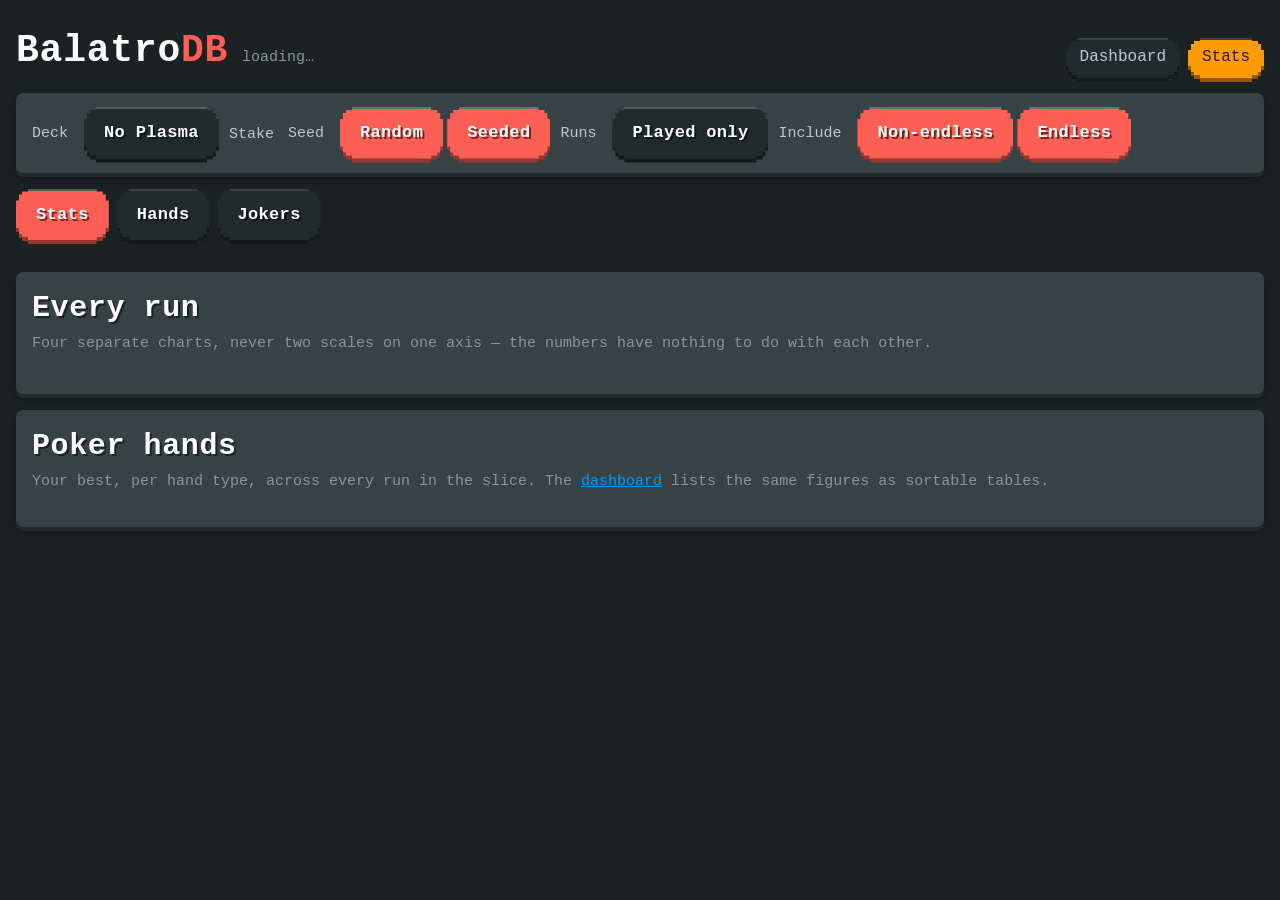
==== commit 6362a4b9: "A "Played only" filter hides runs that never reached a hand A reroll, a seed search, a deck you back" ====
--- a/ingest/web/stats.html
+++ b/ingest/web/stats.html
@@ -29,6 +29,9 @@
         <button class="seg pixel-pill" data-v="1" aria-pressed="true"
           title="Runs you entered a seed for -- practice, not records">Seeded</button>
       </span></span>
+    <span><label>Runs</label>
+      <button class="seg pixel-pill" id="played" aria-pressed="false"
+        title="Hide runs restarted or abandoned before a single hand was played">Played only</button></span>
     <span><label>Include</label>
       <span class="seggroup" id="phase" role="group" aria-label="Which phases to include">
         <button class="seg pixel-pill" data-v="0" aria-pressed="true"
@@ -533,7 +536,9 @@
   const host = $("#c_joker");
   const spec = (sel.joker || "").split(":");
   const counter = spec[0] === "counter";
-  $("#heldsel").hidden = !counter;
+  // A held-only joker has just the one reading, so the three-way toggle
+  // would be two dead buttons.
+  $("#heldsel").hidden = !counter || !!COUNTER_HELD_ONLY[spec[1]];
   if (spec.length !== 2) {
     host.innerHTML = `<div class="empty">Pick a joker to see how its best
       run compares with every run before it.</div>`;
@@ -547,7 +552,8 @@
   const color = field === "mult" || field === "x_mult"
     ? "var(--mult)" : "var(--chips)";
   const metric = counter
-    ? `${HELD_METRIC[sel.held] || "counter"}:${spec[1]}` : sel.joker;
+    ? `${(COUNTER_HELD_ONLY[spec[1]] ? "counter"
+          : HELD_METRIC[sel.held] || "counter")}:${spec[1]}` : sel.joker;
 
   const pairs = await phasePair(metric);
   const series = phaseSeries(pairs,
@@ -653,6 +659,7 @@
 // ── wiring ───────────────────────────────────────────────────────────────
 let METRICS = null;
 const COUNTER_FIELD = {};    // joker key -> what it contributes
+const COUNTER_HELD_ONLY = {};// joker key -> has no "if you had held it"
 
 function buildJokerPicker() {
   if (!METRICS) return;
@@ -732,6 +739,7 @@
     // just to count it.
     const summary = await get("/api/summary");
     $("#sub").textContent = summaryLine(summary);
+    $("#sub").title = summaryTip(summary);
     if (tab === "stats") {
       const [levels, counts, hands] = await Promise.all([
         get("/api/hand_levels"), get("/api/hand_counts"), get("/api/hands"),
@@ -795,6 +803,11 @@
   $("#noplasma").setAttribute("aria-pressed", state.noplasma === "1");
   refresh();
 };
+$("#played").onclick = () => {
+  state.played = state.played === "1" ? "" : "1";
+  $("#played").setAttribute("aria-pressed", state.played === "1");
+  refresh();
+};
 
 // Sprites first, or every option and label falls back to text.
 Promise.all([
@@ -802,9 +815,11 @@
   fetch("/api/metrics").then(r => r.json()),
   SPR_READY,
 ]).then(([meta, m]) => {
+  setStakeOrder(meta.stakes);
   METRICS = m;
   for (const c of m.counters || []) {
     COUNTER_FIELD[c.key] = c.field;
+    COUNTER_HELD_ONLY[c.key] = c.held_only;
   }
   buildPicker("deck", "deck", meta.decks, "b", 48, "All decks");
   buildPicker("stake", "stake",
--- a/ingest/web/balatro.css
+++ b/ingest/web/balatro.css
@@ -341,14 +341,6 @@
 .clickable { cursor: pointer; }
 
 /* ── single-series bar chart: ante distribution ───────────────────────── */
-.bars { display: grid; gap: 5px; }
-.bar { display: grid; grid-template-columns: 54px 1fr 34px; align-items: center; gap: 8px; }
-.bar .track { background: var(--sunken); border-radius: 3px; height: 15px;
-               display: block; overflow: hidden; }
-.bar .fill { background: var(--chips); height: 100%; border-radius: 0 3px 3px 0;
-             min-width: 3px; display: block; }
-.bar .lab, .bar .cnt { color: var(--ink-dim); font-size: 12px; }
-.bar .cnt { text-align: right; font-variant-numeric: tabular-nums; }
 
 /* ── run detail drawer ────────────────────────────────────────────────── */
 dialog {
@@ -552,6 +544,10 @@
    views kept showing their panel headings above an empty box. */
 .view[hidden] { display: none; }
 
+/* Only ever present when something is wrong, so it is allowed to be loud. */
+.stalebar { background: var(--gold); color: #2a1a00; font-weight: 700;
+            padding: 9px 18px; text-align: center; font-size: 14px; }
+
 /* The bars stop where the plotted area of the charts below stops, so the
    two halves of a page read as the same width rather than the bars running
    on past every graph. */
@@ -724,6 +720,13 @@
 .chase { display: flex; align-items: center; gap: 11px;
          background: rgba(0, 0, 0, .22); border-radius: .35rem;
          padding: 8px 12px; }
+/* Stands in for the card art on a whole-run record, which has none. Same
+   footprint as a joker sprite so the rows line up either way. */
+.runbadge { width: 34px; height: 45px; flex: none; display: grid;
+            place-items: center; border-radius: .3rem;
+            background: rgba(255, 255, 255, .05);
+            border: 1px solid rgba(255, 255, 255, .09);
+            font-size: 19px; font-weight: 700; }
 .chase .cb { flex: 1; min-width: 0; }
 .chase .cl { font-size: 16px; white-space: nowrap; overflow: hidden;
              text-overflow: ellipsis; }
@@ -763,3 +766,23 @@
           padding: 8px 15px 10px; }
 .chmore:hover { color: var(--ink); }
 .chmore:active { transform: translateY(2px); --lip-h: 1px; }
+
+/* Three shop figures on one metadata tile. */
+.shopline { display: flex; gap: 4px; align-items: baseline; flex-wrap: wrap;
+            font-size: 19px; }
+.shopline b { font-weight: 700; }
+.shopline i { font-style: normal; color: var(--ink-mute); font-size: 12px;
+              margin-right: 7px; }
+
+/* What the shop is offering. A strip of cards rather than the chase cards'
+   grid: these are a row of things to choose between, and the number that
+   matters on each is its price. */
+.chases.offers { padding-top: 0; }
+.chases.offers .chtitle { padding-top: 12px; }
+.offerstrip { grid-column: 1 / -1; display: flex; gap: 14px; flex-wrap: wrap; }
+.offer { display: flex; flex-direction: column; align-items: center; gap: 2px;
+         background: rgba(0, 0, 0, .22); border-radius: .35rem;
+         padding: 9px 11px 7px; min-width: 74px; }
+.offer .oc { font-size: 17px; line-height: 1.1; min-height: 1.1em; }
+.offer .orec { font-size: 12px; color: var(--ink-mute); white-space: nowrap; }
+.offer .orec .of { color: var(--ink-dim); }
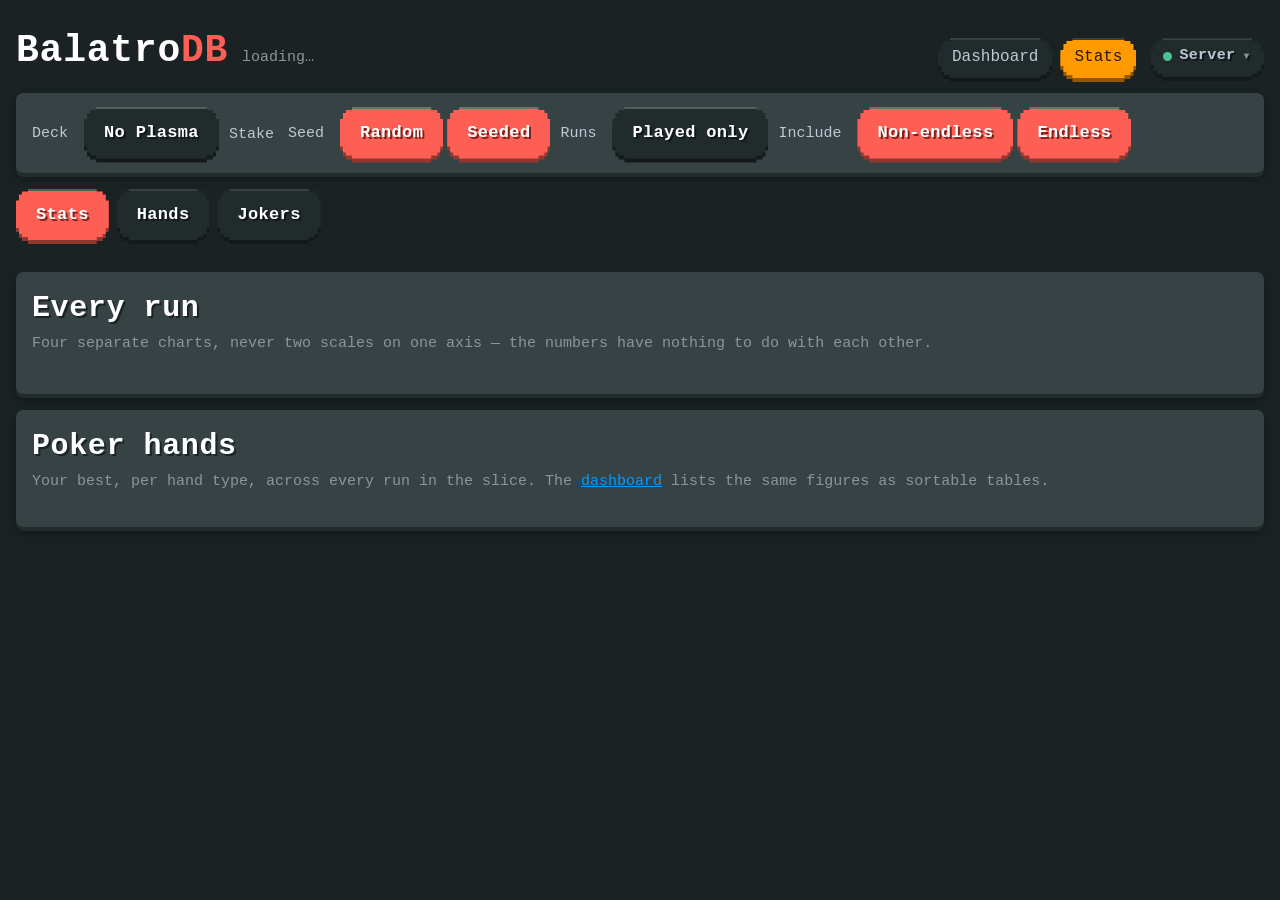
==== commit bf7b8a37: "naneinf fits on a log axis: infinity orders at 308.26, not 1e308 The mod writes an infinite score as" ====
--- a/ingest/web/stats.html
+++ b/ingest/web/stats.html
@@ -171,6 +171,16 @@
   for (let t = Math.ceil(lo / step) * step; t <= hi + step * 1e-9; t += step) out.push(t);
   return out.length > 1 ? out : [lo, hi];
 };
+// A log axis ticks on whole exponents, at a round step: 1, 2, 5, 10, 20,
+// 25, 50, 100... Dividing the range into six equal parts gave 1e54, 1e106,
+// 1e158 once a naneinf score stretched the axis to 1e308.
+const logStep = (span, n) => {
+  const raw = span / n;
+  for (let mag = 1; ; mag *= 10) {
+    const m = [1, 2, 2.5, 5].find(f => f * mag >= raw && Number.isInteger(f * mag));
+    if (m) return m * mag;
+  }
+};
 // On a log axis the tick is an exponent; label it as the power of ten it is.
 const logTick = o => {
   const e = Math.round(o);
@@ -214,9 +224,9 @@
 
   // Thinned when the range is wide: nine labels in a 200px track is one
   // long smear of digits.
-  const step = Math.max(1, Math.ceil((hi - lo) / 5));
+  const step = logStep(hi - lo, 5);
   const ticks = [];
-  for (let e = Math.ceil(lo); e <= hi; e += step) ticks.push(e);
+  for (let e = Math.ceil(lo / step) * step; e <= hi; e += step) ticks.push(e);
   const gl = ticks.map(e => `<span class="gl" style="left:${at(e).toFixed(2)}%"></span>`).join("");
 
   const body = rows.map(r => `<div class="pbar dots">
@@ -301,9 +311,9 @@
   if (o.log) {
     // Every whole exponent, thinned when there are more than about six so
     // the labels do not collide.
-    const step = Math.max(1, Math.ceil((hi - lo) / 6));
+    const step = logStep(hi - lo, 6);
     ticks = [];
-    for (let e = Math.ceil(lo); e <= hi; e += step) ticks.push(e);
+    for (let e = Math.ceil(lo / step) * step; e <= hi; e += step) ticks.push(e);
   } else {
     ticks = niceTicks(lo, hi, 4);
   }
--- a/ingest/web/balatro.css
+++ b/ingest/web/balatro.css
@@ -386,8 +386,12 @@
 .step .what .jv { display: block; font-weight: 400; }
 .step.play .what { color: var(--chips); }
 .step.discard .what { color: var(--ink-mute); }
-.hand { display: flex; gap: 3px; align-items: center; flex-wrap: wrap;
-        min-width: 0; }
+/* Not `.hand`: that is the held/unheld seal on a counter joker, which is
+   absolutely positioned and 30px square. When the two pages' styles were
+   merged into this file the seal's rule landed later and won, and every
+   round's cards collapsed into a 30px box off to one side. */
+.handcards { display: flex; gap: 3px; align-items: center; flex-wrap: wrap;
+             min-width: 0; }
 
 /* ── playing cards ────────────────────────────────────────────────────────
    A card is two atlas cells stacked: the base (plain white c_base, or an
@@ -547,6 +551,30 @@
 /* Only ever present when something is wrong, so it is allowed to be loud. */
 .stalebar { background: var(--gold); color: #2a1a00; font-weight: 700;
             padding: 9px 18px; text-align: center; font-size: 14px; }
+.stalego { font: inherit; font-weight: 700; margin-left: 10px; cursor: pointer;
+           background: #2a1a00; color: var(--gold); border: 0;
+           border-radius: .25rem; padding: 3px 10px; }
+/* The server menu: after the page links, and smaller than them -- it is
+   housekeeping, not somewhere to go. Opens to the left so it stays on
+   screen at the header's right edge. */
+.srvmenu > button { padding: 7px 13px 9px; font-size: 15px; color: var(--ink-dim); }
+.srvmenu .menu { left: auto; right: 0; min-width: 250px; }
+.srvmenu .menu button { flex-direction: column; align-items: flex-start; gap: 1px; }
+.srvmenu .menu button[data-do="stop"] { color: var(--mult); }
+.srvhint { font-size: 13px; color: var(--ink-mute); font-weight: 400; }
+.srvstat { font-size: 13px; color: var(--ink-mute); padding: 6px 11px 8px;
+           border-bottom: 1px solid rgba(255, 255, 255, .08); margin-bottom: 2px;
+           white-space: normal; }
+.srvstat b { color: var(--ink-dim); font-weight: 400; }
+/* Narrow screens: the header wraps, and the menu takes its own line at the
+   right rather than hanging off the edge. */
+@media (max-width: 640px) { .srvmenu { margin-left: auto; } }
+.srvdot { width: 9px; height: 9px; border-radius: 50%; background: var(--green);
+          display: inline-block; flex: none; }
+.srvdot.stale { background: var(--gold); }
+.stopped { max-width: 560px; margin: 18vh auto; padding: 0 16px;
+           text-align: center; font-size: 22px; color: var(--ink); }
+.stopped p { font-size: 15px; color: var(--ink-mute); }
 
 /* The bars stop where the plotted area of the charts below stops, so the
    two halves of a page read as the same width rather than the bars running
@@ -786,3 +814,23 @@
 .offer .oc { font-size: 17px; line-height: 1.1; min-height: 1.1em; }
 .offer .orec { font-size: 12px; color: var(--ink-mute); white-space: nowrap; }
 .offer .orec .of { color: var(--ink-dim); }
+
+/* What the shop showed you over the run: figures, then every joker offered
+   with how often. Shared by the run dialog and the live panel. */
+.sfigs { display: flex; flex-wrap: wrap; gap: 8px 26px; margin: 4px 0 6px; }
+.sfig { display: flex; flex-direction: column; line-height: 1.15; }
+.sfig b { font-size: 23px; font-weight: 700; }
+.sfig i { font-style: normal; color: var(--ink-mute); font-size: 13px;
+          text-transform: uppercase; letter-spacing: .06em; }
+.sfig em { font-style: normal; color: var(--ink-dim); font-size: 13px; }
+.ssets { font-size: 13px; margin: 2px 0 8px; }
+.seenjokers { display: flex; flex-wrap: wrap; gap: 8px; margin: 6px 0 10px; }
+.seenj { display: inline-flex; flex-direction: column; align-items: center;
+         gap: 1px; opacity: .5; }
+.seenj.taken { opacity: 1; }
+.seenj .sn { font-size: 13px; color: var(--ink-dim);
+             font-variant-numeric: tabular-nums; }
+.seenj.taken .sn { color: var(--gold); }
+.chases.shopseen { padding-top: 0; }
+.chases.shopseen .chtitle { padding-top: 12px; }
+.sswrap { grid-column: 1 / -1; min-width: 0; }
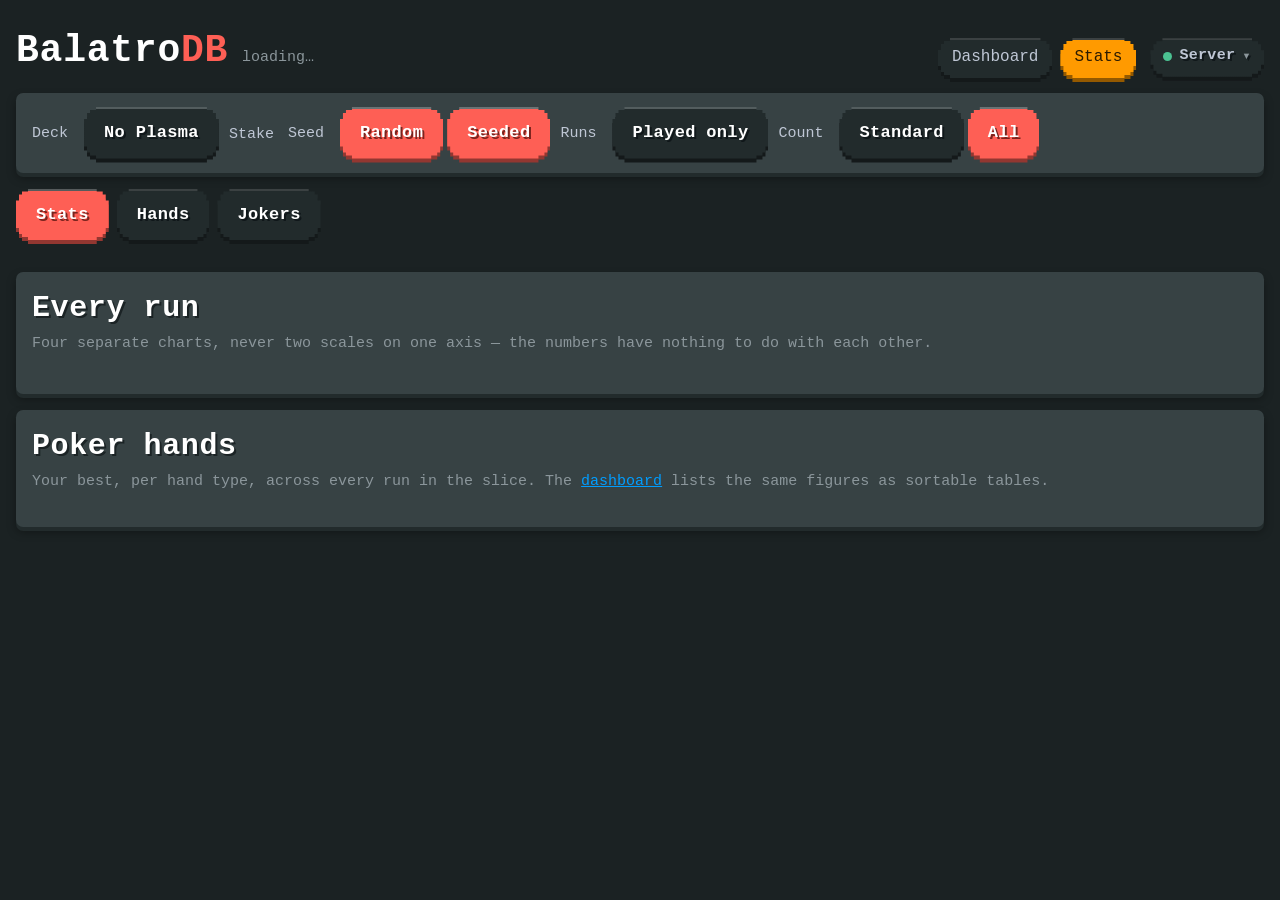
==== commit 4a1462ef: "One phase setting, Standard or All, through every query and both pages The Include toggles were two " ====
--- a/ingest/web/stats.html
+++ b/ingest/web/stats.html
@@ -32,12 +32,12 @@
     <span><label>Runs</label>
       <button class="seg pixel-pill" id="played" aria-pressed="false"
         title="Hide runs restarted or abandoned before a single hand was played">Played only</button></span>
-    <span><label>Include</label>
-      <span class="seggroup" id="phase" role="group" aria-label="Which phases to include">
-        <button class="seg pixel-pill" data-v="0" aria-pressed="true"
-          title="Everything up to the point a run continued past the win ante">Non-endless</button>
-        <button class="seg pixel-pill" data-v="1" aria-pressed="true"
-          title="Only what happened after continuing past the win ante">Endless</button>
+    <span><label>Count</label>
+      <span class="seggroup" id="phase" role="group" aria-label="Which part of each run counts">
+        <button class="seg pixel-pill" data-v="standard" aria-pressed="false"
+          title="Each run up to the moment it was won -- endless play left out">Standard</button>
+        <button class="seg pixel-pill" data-v="" aria-pressed="true"
+          title="Each whole run, endless play included">All</button>
       </span></span>
   </section>
 
@@ -454,39 +454,30 @@
 const fetchRuns = o => {
   const p = new URLSearchParams(qs());
   if (o && o.metric) p.set("metric", o.metric);
-  if (o && o.endless !== undefined) p.set("endless", o.endless);
-  // Without this the phase filter also drops the runs that went endless,
-  // and every one of them then looks like a run with no standard reading.
-  if (o && o.scope) p.set("scope", o.scope);
+  if (o && o.phase !== undefined) {
+    if (o.phase) p.set("phase", o.phase); else p.delete("phase");
+  }
   return fetch("/api/runs?" + p).then(r => r.json())
     .then(d => (d && d.error ? Promise.reject(new Error(d.error)) : d));
 };
 const fetchMetric = m => fetchRuns({ metric: m });
 
-// Standard play and endless are not two halves of a run, they are two
-// CATEGORIES, and one contains the other. Anything you managed before the
-// win ante you also managed under endless rules -- endless only drops the
-// restriction. So a run's endless best is the best of everything in it,
-// and it can never sit below its standard best.
+// Every run has two figures, both counted from the start: standard, up to
+// the moment it was won, and all, the whole run. One contains the other, so
+// a run's all figure can never sit below its standard one -- and where the
+// two agree (a run that never won, or never beat its pre-win best) it is one
+// dot, drawn as the stronger claim: that you did it before the win.
 //
-// Which is why a run is one dot and not two whenever the readings agree: a
-// run that never went endless, or that went and never beat what it had
-// already done, has a single value, and it is drawn as the stronger claim
-// -- that you did it under the restriction.
-//
-// Undivided these still do not compare: across this corpus the standard
-// best and the endless best sit five and a half orders of magnitude apart,
-// so a handful of endless runs flattens everything else into a line along
-// the bottom.
+// Undivided these do not compare: across this corpus the standard best and
+// the all best sit five and a half orders of magnitude apart, so a handful
+// of endless runs flattens everything else into a line along the bottom.
 async function phasePair(metric) {
-  const [ne, all] = await Promise.all([
-    // scope=event keeps every run in the answer and filters only its
-    // events, so a run that went endless still reports what it did before.
-    fetchRuns({ metric, endless: 0, scope: "event" }),
-    fetchRuns({ metric }),
+  const [std, all] = await Promise.all([
+    fetchRuns({ metric, phase: "standard" }),
+    fetchRuns({ metric, phase: "" }),
   ]);
-  const std = new Map(ne.map(r => [r.run_id, r]));
-  return all.map(r => ({ all: r, ne: std.get(r.run_id) || null }));
+  const byRun = new Map(std.map(r => [r.run_id, r]));
+  return all.map(r => ({ all: r, std: byRun.get(r.run_id) || null }));
 }
 
 // Turns those pairs into the one or two series a chart draws. `val` reads a
@@ -503,26 +494,24 @@
     };
   };
 
-  // One category chosen under Include: one series. "Endless" there means
-  // the unrestricted category, not only the part played after the win.
-  if (state.endless === "0" || state.endless === "1") {
-    const pick = state.endless === "0" ? x => x.ne : x => x.all;
-    return [{ color, label: title,
-              pts: asc.map(x => read(pick(x))).filter(Boolean) }];
-  }
-
-  const std = [], end = [];
+  // Standard chosen: the standard figures alone.
+  if (state.phase === "standard") {
+    return [{ color, label: title, pts: asc.map(x => read(x.std)).filter(Boolean) }];
+  }
+
+  // All chosen: both lines, since the gap between them is the point.
+  const std = [], all = [];
   for (const x of asc) {
-    const a = read(x.ne, "standard"), b = read(x.all, "endless");
+    const a = read(x.std, "standard"), b = read(x.all, "all");
     if (a) std.push(a);
-    if (b) { b.beat = !a || b.y > a.y + 1e-9; end.push(b); }
-  }
-  // Endless is listed FIRST so the standard line draws over the top of it:
-  // where the two coincide you see the stronger claim, and the endless line
-  // only emerges once it has actually beaten something.
+    if (b) { b.beat = !a || b.y > a.y + 1e-9; all.push(b); }
+  }
+  // All is listed FIRST so the standard line draws over the top of it: where
+  // the two coincide you see the stronger claim, and the all line only
+  // emerges once a run beat its own pre-win best.
   return [
-    { color, dim: true, ring: color, label: "endless",
-      stair: end, pts: end.filter(p => p.beat) },
+    { color, dim: true, ring: color, label: "all",
+      stair: all, pts: all.filter(p => p.beat) },
     { color, label: "standard", pts: std },
   ];
 }
@@ -654,15 +643,14 @@
   draw("c_money", "Peak money", "The most you held at once.",
     plain(r => r.peak_money, v => "$" + fmt(v)), "var(--money)", { zero: true });
 
-  // Whole-run facts: the game keeps one number each, so unlike a score
-  // they have no standard reading distinct from an endless one and the
-  // chart is always a single series.
+  // Counted from the logged events like everything else, so these have a
+  // standard figure too: the hands and the ante up to the win.
   draw("c_played", "Hands played",
-    "How many hands the whole run took — one number per run, endless included.",
+    "How many hands each run took.",
     plain(r => r.hands_played, fmt), "var(--purple)", { zero: true });
 
   draw("c_ante", "Ante reached",
-    "How far the run got — one number per run, endless antes included.",
+    "The highest ante each run played a round at.",
     plain(r => r.ante, fmt), "var(--green)", { zero: true });
 }
 
@@ -800,14 +788,7 @@
   syncSeeded();
   refresh();
 };
-$("#phase").onclick = e => {
-  const b = e.target.closest("button[data-v]");
-  if (!b) return;
-  phase[b.dataset.v] = !phase[b.dataset.v];
-  syncPhase();
-  paint("#phase", phase);
-  refresh();
-};
+wirePhase(refresh);
 $("#noplasma").onclick = () => {
   state.noplasma = state.noplasma === "1" ? "" : "1";
   $("#noplasma").setAttribute("aria-pressed", state.noplasma === "1");
